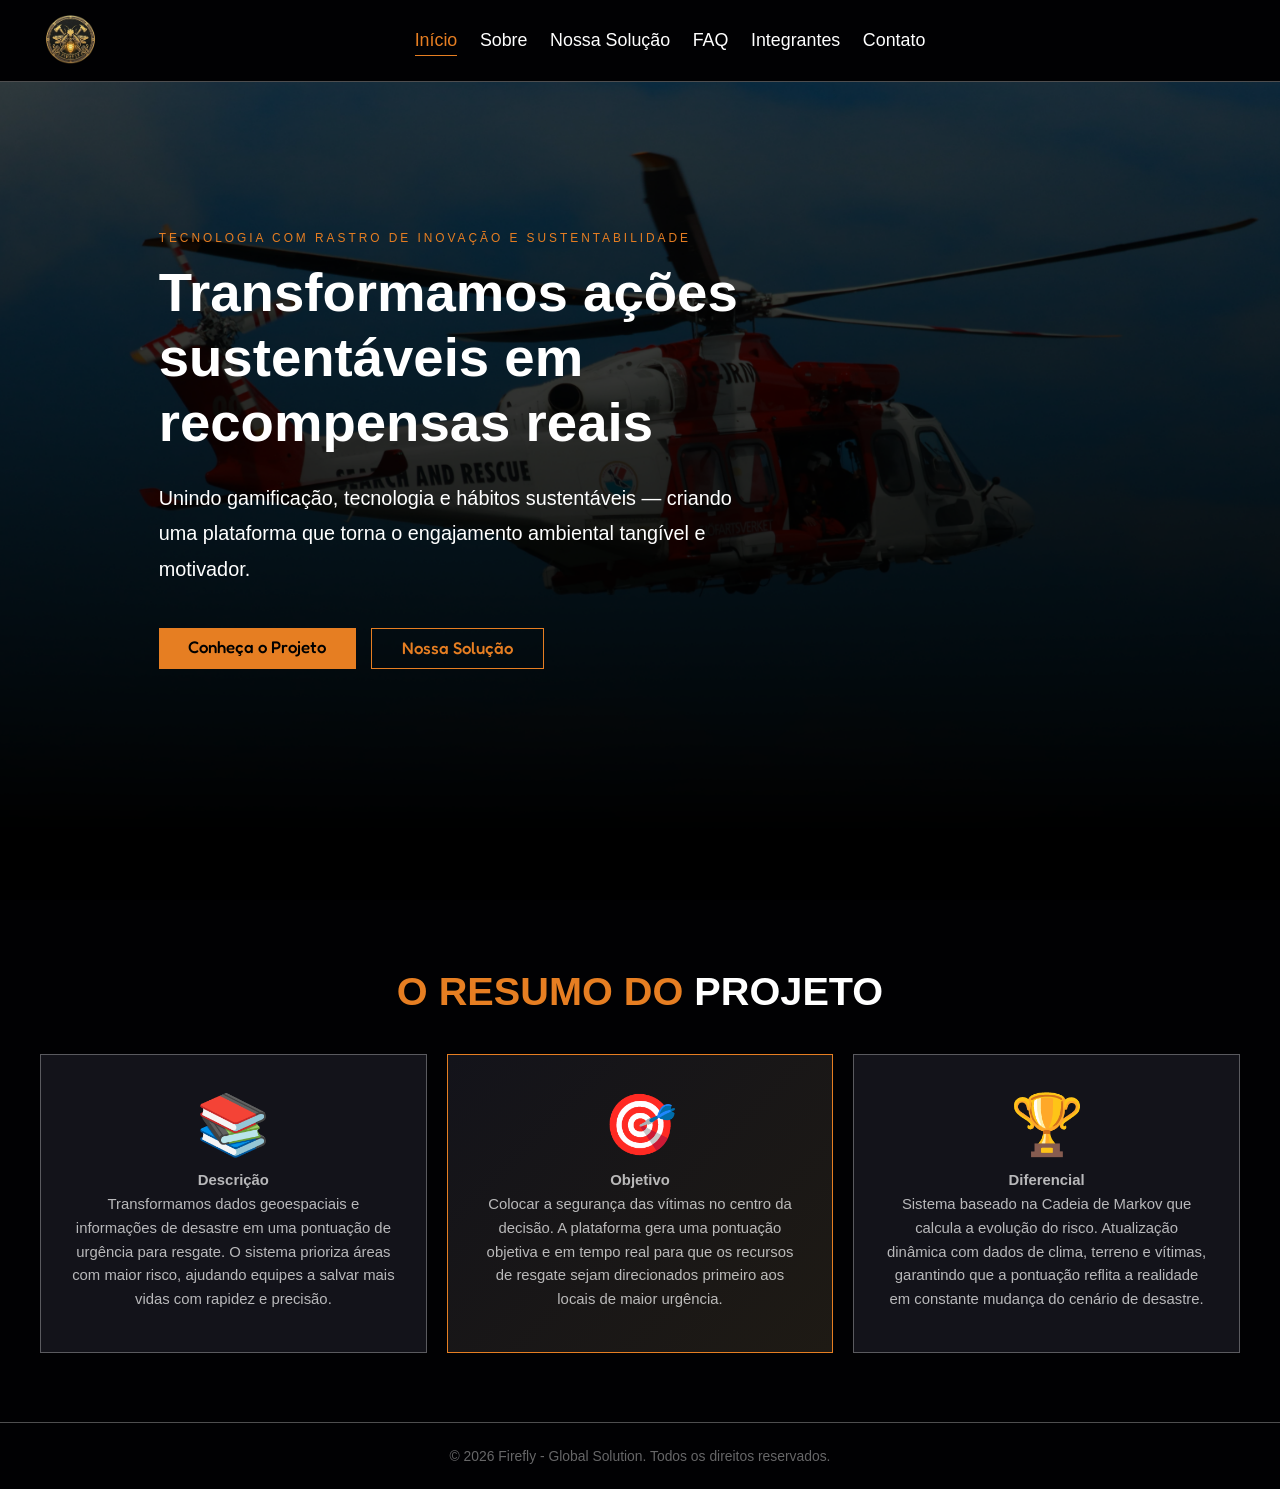
==== index.html @ f6298d5d "Correção da estrutura semântica do HTML, ajuste da hierarquia de títulos, padronização de caminhos e" ====
<!DOCTYPE html>
<html lang="pt-br">

<head>
    <meta charset="UTF-8">
    <meta name="viewport" content="width=device-width, initial-scale=1.0">
    <title>Firefly | Início</title>
    <link rel="stylesheet" href="css/style.css">
    <script src="js/main.js" defer></script>
</head>

<body>

    <header class="header">
        <section>
            <a href="index.html" class="logo">
                <img src="assets/logo.png" alt="Firefly">
            </a>
            <nav class="navbar" id="navbar">
                <a href="index.html">Início</a>
                <a href="pag/sobre.html">Sobre</a>
                <a href="pag/solucao.html">Nossa Solução</a>
                <a href="pag/faq.html">FAQ</a>
                <a href="pag/integrantes.html">Integrantes</a>
                <a href="pag/contato.html">Contato</a>
            </nav>
    </header>

    <div class="home-container">
        <section id="home">
            <div class="content">
                <span class="content-tag">Tecnologia com rastro de inovação e sustentabilidade</span>
                <h1>Transformamos ações sustentáveis em recompensas reais</h1>
                <p>Unindo gamificação, tecnologia e hábitos sustentáveis — criando uma plataforma que torna o engajamento ambiental tangível e motivador.</p>
                <div class="hero-btns">
                    <a href="pag/sobre.html" class="btn">Conheça o Projeto</a>
                    <a href="pag/solucao.html" class="btn btn-outline">Nossa Solução</a>
                </div>
            </div>
        </section>
    </div>


    <section class="numeros">
        <h2 class="title">O Resumo do <span>Projeto</span> </h2>
        <div class="numeros-grid">

            <div class="numero-card">
                <div class="numero-valor">📚</div>
                <p class="numero-label"><strong>Descrição</strong><br>Transformamos dados geoespaciais e informações de desastre em uma pontuação de urgência para resgate. O sistema prioriza áreas com maior risco, ajudando equipes a salvar mais vidas com rapidez e precisão.</p>
            </div>

            <div class="numero-card destaque">
                <div class="numero-valor">🎯</div>
                <p class="numero-label"><strong>Objetivo</strong><br>Colocar a segurança das vítimas no centro da decisão. A plataforma gera uma pontuação objetiva e em tempo real para que os recursos de resgate sejam direcionados primeiro aos locais de maior urgência.</p>
            </div>

            <div class="numero-card">
                <div class="numero-valor">🏆</div>
                <p class="numero-label"><strong>Diferencial</strong><br>Sistema baseado na Cadeia de Markov que calcula a evolução do risco. Atualização dinâmica com dados de clima, terreno e vítimas, garantindo que a pontuação reflita a realidade em constante mudança do cenário de desastre.</p>
            </div>

        </div>
    </section>



    <footer>
        <p>&copy; 2026 Firefly - Global Solution. Todos os direitos reservados.</p>
    </footer>

</body>

</html>
---- css/style.css ----
@import url('https://fonts.googleapis.com/css2?family=Fredoka:wght@300..700&display=swap');


/* ==========================================================================
   1. RESET E CONFIGURAÇÕES GLOBAIS
   ========================================================================== */
:root {
    --main-color: #e67e22;
    /* A utilização das variáveis estão erradas, corrigir */
    --black: #13131a;
    --bg: #010103;
    --border: 0.1rem solid rgba(255, 255, 255, 0.3);

}

html {
    font-size: 62%;
}

/* ===== RESET ===== */
* {
    margin: 0;
    padding: 0;
    outline: none;
    border: none;
    text-decoration: none;
    text-transform: none;
    transition: 0.2s linear;
    font-family: "DM Sans", sans-serif;
}

.logo img {
    height: 5rem;
    width: auto;
}


/* ===== BASE ===== */
body {
    background-color: var(--bg);
}

section {
    padding: 3rem 2rem;
    margin: 0 auto;
    max-width: 1200px;
}


/* ===== HEADER ===== */
.header {
    position: fixed;
    top: 0;
    left: 0;
    right: 0;
    z-index: 99;
    border-bottom: var(--border);
    background-color: var(--bg);
}

.header section {
    display: flex;
    align-items: center;
    justify-content: space-between;
    padding-top: 1.5rem;
    padding-bottom: 1.5rem;
}

.navbar {
    flex: 1;
    text-align: center;
}

.navbar a {
    margin: 0 1rem;
    font-size: 1.8rem;
    color: #fff;
}

.navbar a:hover {
    color: var(--main-color);
    border-bottom: 0.1rem solid var(--main-color);
    padding-bottom: 0.5rem;
}

.navbar a.ativo {
    color: var(--main-color);
    border-bottom: 0.1rem solid var(--main-color);
    padding-bottom: 0.5rem;
}

/* Essa parte do hamburguer está sem função, retirei de cada página, sua utilização seria no FAQ, mas o js já faz ela */
/* ===== HAMBÚRGUER ===== */
/* .hamburger {
    display: none;
    flex-direction: column;
    gap: 5px;
    cursor: pointer;
    padding: 5px;
    z-index: 100;
    background: none;
    border: none;
}

.hamburger span {
    display: block;
    width: 25px;
    height: 2px;
    background-color: #fff;
    transition: 0.3s ease;
}

.hamburger.ativo span:nth-child(1) {
    transform: translateY(7px) rotate(45deg);
}

.hamburger.ativo span:nth-child(2) {
    opacity: 0;
}

.hamburger.ativo span:nth-child(3) {
    transform: translateY(-7px) rotate(-45deg);
} */


/* ===== BOTÃO ===== */
.btn {
    background-color: var(--main-color);
    color: black;
    padding: 1rem 3rem;
    font-size: 1.7rem;
    cursor: pointer;
    margin-top: 1rem;
    display: inline-block;
/* Você tem a opção de utilizar uma fonte global no root */
    font-family: "Fredoka", sans-serif; 
    font-optical-sizing: auto;
    font-weight: 500; /* escolha o peso desejado */
    font-style: normal;
    font-variation-settings: "wdth" 100;
}

.btn:hover {
    letter-spacing: 0.1rem;
}

.btn-outline {
    background-color: transparent;
    border: 0.2rem solid var(--main-color);
    color: var(--main-color);
}

.btn-outline:hover {
    background-color: var(--main-color);
    color: #fff;
    letter-spacing: 0.1rem;
}


/* Index */
.home-container {
    background: url("../assets/helicoptero.png") center / cover;
    display: flex;
    align-items: center;
    min-height: 100vh;
    padding-left: 8rem;
}

.home-container section {
    margin: 0;
    padding-left: 8rem;
}

.content {
    max-width: 60rem;
}

.content h1 {
    color: #fff;
    font-size: 5.5rem;
    line-height: 1.2;
    margin-bottom: 1.5rem;
    text-transform: none;
}

.content h3 {
    color: #fff;
    font-size: 5rem;
}

.content p {
    color: #fff;
    font-size: 2rem;
    font-weight: 100;
    line-height: 1.8;
    padding: 1rem 0;
}

.content-tag {
    display: block;
    font-size: 1.2rem;
    color: var(--main-color);
    text-transform: uppercase;
    letter-spacing: 0.3rem;
    margin-bottom: 1.5rem;
}

.hero-btns {
    display: flex;
    gap: 1.5rem;
    flex-wrap: wrap;
    margin-top: 2rem;
}

.title {
    font-size: 4rem;
    color: var(--main-color);
    text-align: center;
    text-transform: uppercase;
    margin-bottom: 4rem;
}

.title span {
    text-transform: uppercase;
    color: #fff;
}

.numeros {
    padding: 7rem 2rem;
    max-width: 1200px;
    margin: 0 auto;
}

.numeros-grid {
    display: grid;
    grid-template-columns: repeat(auto-fit, minmax(25rem, 1fr));
    gap: 2rem;
    margin-top: 4rem;
}

.numero-card {
    background-color: var(--black);
    border: var(--border);
    padding: 4rem 3rem;
    text-align: center;
    transition: border-color 0.3s ease, transform 0.3s ease;
}

.numero-card:hover {
    border-color: var(--main-color);
    transform: translateY(-4px);
}

.numero-card.destaque {
    border-color: var(--main-color);
    background: linear-gradient(135deg, var(--black), #1e1a14);
}

.numero-valor {
    font-size: 6rem;
    font-weight: 700;
    color: var(--main-color);
    line-height: 1;
    margin-bottom: 1.5rem;
}

.numero-label {
    font-size: 1.5rem;
    color: rgba(255, 255, 255, 0.7);
    line-height: 1.6;
    text-transform: none;
}

/* Sobre*/
.about .row {
    display: flex;
    align-items: center;
    background-color: var(--black);
    gap: 1.5rem;
}

.about .row .content {
    padding: 2rem;
}

.about .row .content h3 {
    font-size: 3rem;
    color: #fff;
}

.about .row .content p {
    font-size: 1.6rem;
    color: #fff;
    padding: 1rem 0;
    line-height: 1.8;
}

.about .row .content ul {
    padding-left: 2rem;
    margin: 1rem 0;
}

.about .row .content ul li {
    color: #fff;
    font-size: 1.6rem;
    line-height: 1.8;
    padding: 0.5rem 0;
}

.about .row .container-image {
    max-width: 45rem;
    min-width: 45rem;
    overflow: hidden;
}

.about .row .container-image img {
    width: 100%;
    height: 100%;
    object-fit: cover;
    display: block;
}

.home-sobre {
    color: #fff;
    background: url("../assets/helicoptero03.png") center / cover;
}

/* Sem funcionalidade */

/* .menu .box-container {
    display: grid;
    grid-template-columns: repeat(auto-fit, minmax(30rem, 1fr));
    gap: 1.5rem;
}

.menu .box-container .box {
    padding: 5rem;
    text-align: center;
    border: var(--border);
    transition: border-color 0.3s ease, transform 0.3s ease;
}

.menu .box-container .box:hover {
    border-color: var(--main-color);
    transform: translateY(-4px);
}

.menu .box-container .box h3 {
    color: #fff;
    font-size: 2rem;
    padding: 1rem 0;
}

.menu .box-container .box p {
    color: #fff;
    font-size: 1.6rem;
    line-height: 1.8;
    padding: 1rem 0;
} */

/* sem funcionalidade */
/* ícone nos cards de como funciona */
/* .box-icon {
    font-size: 4rem;
    margin-bottom: 1.5rem;
    display: block;
} */

/* Sem funcionalidade, não tem nem as classes certas */
/* ===== CTA SECTION (index) ===== */
/* .cta-section {
    background: linear-gradient(135deg, var(--black), #1a1008);
    border-top: var(--border);
    border-bottom: var(--border);
    padding: 8rem 2rem;
    text-align: center;
}

.cta-content {
    max-width: 700px;
    margin: 0 auto;
}

.cta-content h2 {
    font-size: 3.5rem;
    color: #fff;
    margin-bottom: 1.5rem;
    text-transform: none;
}

.cta-content p {
    font-size: 1.7rem;
    color: rgba(255, 255, 255, 0.6);
    line-height: 1.8;
    margin-bottom: 3rem;
    text-transform: none;
} */


/* ===== ANIMAÇÃO DE SCROLL ===== */
/* explicar melhor o que isso faz, não achei funcionalidade */
/* .about,
.menu,
.secao-sobre,
.numeros,
.cta-section {
    opacity: 0;
    transform: translateY(50px);
    transition: opacity 0.6s ease, transform 0.6s ease;
}

.about.visivel,
.menu.visivel,
.secao-sobre.visivel,
.numeros.visivel,
.cta-section.visivel {
    opacity: 1;
    transform: translateY(0);
} */

/* Sem funcionalidade */
/* .home-solucao {
    color: #fff;
    background: url("../img/planeta3.jpg") center / cover;
} */

/* Sem funcionalidade */
/* ===== TIMELINE / ROADMAP ===== */
/* .secao-sobre {
    padding: 5rem 2rem;
}

.cabecalho-secao {
    text-align: center;
    margin-bottom: 4rem;
}

.tag-projeto {
    display: inline-block;
    font-size: 1.3rem;
    color: var(--main-color);
    border: 0.1rem solid var(--main-color);
    padding: 0.4rem 1.4rem;
    border-radius: 20px;
    letter-spacing: 0.1rem;
    text-transform: uppercase;
    margin-bottom: 1.2rem;
}

.cabecalho-secao h2 {
    font-size: 3.5rem;
    color: #fff;
    text-transform: uppercase;
}

.cabecalho-secao h2 span {
    color: var(--main-color);
}

.timeline {
    position: relative;
    max-width: 800px;
    margin: 0 auto;
    padding-left: 4rem;
}

.timeline::before {
    content: '';
    position: absolute;
    top: 0;
    left: 2.3rem;
    width: 0.2rem;
    height: 100%;
    background: rgba(255, 255, 255, 0.15);
}

.timeline-item {
    position: relative;
    display: flex;
    gap: 2.5rem;
    margin-bottom: 4rem;
}

.timeline-item:last-child {
    margin-bottom: 0;
}

.timeline-badge {
    flex-shrink: 0;
    width: 5rem;
    height: 5rem;
    border-radius: 50%;
    background-color: var(--main-color);
    color: #fff;
    font-size: 2rem;
    font-weight: bold;
    display: flex;
    align-items: center;
    justify-content: center;
    position: relative;
    z-index: 1;
    margin-left: -3.8rem;
}

.timeline-conteudo {
    background-color: var(--black);
    border: var(--border);
    padding: 2rem 2.5rem;
    flex: 1;
}

.timeline-conteudo h3 {
    font-size: 2rem;
    color: var(--main-color);
    margin-bottom: 1rem;
    text-transform: none;
}

.timeline-conteudo p {
    font-size: 1.5rem;
    color: rgba(255, 255, 255, 0.75);
    line-height: 1.8;
    text-transform: none;
}

.timeline-item:hover .timeline-conteudo {
    border-color: var(--main-color);
} */


/* Integrantes */
.intro-quem-somos {
    text-align: center;
    padding: 10rem 5% 3rem;
}

.intro-quem-somos h2 {
    font-size: 3.5rem;
    color: var(--main-color);
    margin-bottom: 1.5rem;
    text-transform: uppercase;
}

.intro-quem-somos p {
    font-size: 1.6rem;
    color: #fff;
    line-height: 1.8;
    max-width: 900px;
    margin: 0 auto;
    text-transform: none;
}

.grid-integrantes {
    display: grid;
    grid-template-columns: repeat(auto-fit, minmax(220px, 1fr));
    gap: 2rem;
    padding: 0 5% 4rem;
}

.card-integrante {
    background-color: #1a1a24;
    border-radius: 12px;
    overflow: hidden;
    border: 1px solid rgba(255, 255, 255, 0.15);
    transition: transform 0.3s ease;
}

.card-integrante:hover {
    transform: translateY(-8px);
    border-color: var(--main-color);
}

.foto-container {
    width: 100%;
    height: 250px;
    overflow: hidden;
    background-color: #0d0d14;
    display: flex;
    align-items: center;
    justify-content: center;
}

.foto-container img {
    width: 100%;
    height: 100%;
    object-fit: cover;
    object-position: top;
    display: block;
    filter: grayscale(20%);
}

.info-integrante {
    padding: 1.5rem;
    text-align: center;
}

.info-integrante h3 {
    color: var(--main-color);
    font-size: 1.6rem;
    margin-bottom: 0.8rem;
    text-transform: none;
    line-height: 1.4;
}

.info-integrante p {
    font-size: 1.4rem;
    color: #ccc;
    margin-bottom: 0.3rem;
    text-transform: none;
}

.info-integrante strong {
    color: #fff;
}

.links-sociais {
    margin-top: 1.2rem;
    display: flex;
    justify-content: center;
    gap: 0.8rem;
    flex-wrap: wrap;
}

.btn-social {
    text-decoration: none;
    font-size: 1.3rem;
    font-weight: bold;
    padding: 0.6rem 1.4rem;
    border: 2px solid var(--main-color);
    color: var(--main-color);
    border-radius: 20px;
    transition: all 0.3s ease;
    text-transform: none;
}

.btn-social:hover {
    background-color: var(--main-color);
    color: #fff;
}


/* FAQ */
.container-faq {
    max-width: 900px;
    margin: 0 auto;
    padding: 10rem 2rem 5rem;
}

.introducao-faq {
    text-align: center;
    margin-bottom: 4rem;
}

.introducao-faq h2 {
    font-size: 3.5rem;
    color: var(--main-color);
    text-transform: uppercase;
    margin-bottom: 1rem;
}

.introducao-faq p {
    font-size: 1.6rem;
    color: rgba(255, 255, 255, 0.6);
    text-transform: none;
}

.faq-item {
    border: var(--border);
    margin-bottom: 1.2rem;
    transition: border-color 0.3s ease;
}

.faq-item:hover {
    border-color: var(--main-color);
}

.faq-question {
    width: 100%;
    background: var(--black);
    color: #fff;
    font-size: 1.7rem;
    font-family: "DM Sans", sans-serif;
    text-align: left;
    padding: 2rem 2.5rem;
    cursor: pointer;
    display: flex;
    align-items: center;
    justify-content: space-between;
    text-transform: none;
    transition: color 0.3s ease;
}

.faq-question::after {
    content: '+';
    font-size: 2.4rem;
    color: var(--main-color);
    line-height: 1;
    transition: transform 0.3s ease;
    flex-shrink: 0;
    margin-left: 1.5rem;
}

.faq-item.aberto .faq-question {
    color: var(--main-color);
}

.faq-item.aberto .faq-question::after {
    transform: rotate(45deg);
}

.faq-answer {
    max-height: 0;
    overflow: hidden;
    transition: max-height 0.4s ease, padding 0.3s ease;
}

.faq-answer p {
    font-size: 1.5rem;
    color: rgba(255, 255, 255, 0.75);
    line-height: 1.9;
    text-transform: none;
    padding: 0 2.5rem 2rem;
}

.faq-item.aberto .faq-answer {
    max-height: 500px;
}


/* Contato */
.container-contato {
    max-width: 1100px;
    margin: 0 auto;
    padding: 10rem 2rem 5rem;
    display: grid;
    grid-template-columns: 1fr 1fr;
    gap: 5rem;
    align-items: start;
}

.info-contato h2 {
    font-size: 3.5rem;
    color: var(--main-color);
    text-transform: uppercase;
    margin-bottom: 1.5rem;
}

.info-contato p {
    font-size: 1.6rem;
    color: rgba(255, 255, 255, 0.75);
    line-height: 1.8;
    text-transform: none;
}

.dados-contato {
    margin-top: 2.5rem;
    display: flex;
    flex-direction: column;
    gap: 1rem;
}

.dados-contato p {
    font-size: 1.5rem;
    color: #fff;
    text-transform: none;
}

.formulario-estilizado {
    display: flex;
    flex-direction: column;
    gap: 1.8rem;
}

.grupo-input {
    display: flex;
    flex-direction: column;
    gap: 0.7rem;
}

.grupo-input label {
    color: #fff;
    font-size: 1.5rem;
    text-transform: none;
}

.grupo-input input,
.grupo-input textarea {
    background-color: var(--black);
    border: 1px solid rgba(255, 255, 255, 0.2);
    color: #fff;
    padding: 1.2rem 1.5rem;
    font-size: 1.5rem;
    border-radius: 6px;
    width: 100%;
    font-family: inherit;
    text-transform: none;
    transition: border-color 0.3s ease;
}

.grupo-input input:focus,
.grupo-input textarea:focus {
    border-color: var(--main-color);
    outline: none;
}

.grupo-input textarea {
    resize: vertical;
    min-height: 150px;
}

.grupo-input span {
    color: #e74c3c;
    font-size: 1.3rem;
    text-transform: none;
    min-height: 1.6rem;
}

.campo-erro {
    border-color: #e74c3c !important;
}

.feedback {
    font-size: 1.4rem;
    padding: 1.2rem 1.5rem;
    border-radius: 6px;
    text-transform: none;
    margin-top: 0.5rem;
}

.feedback.erro {
    background: rgba(231, 76, 60, 0.1);
    border: 1px solid #e74c3c;
    color: #e74c3c;
}

.feedback.sucesso {
    background: rgba(211, 173, 127, 0.1);
    border: 1px solid var(--main-color);
    color: var(--main-color);
}


/* Rodapé */
footer {
    text-align: center;
    padding: 2.5rem;
    border-top: var(--border);
    font-size: 1.4rem;
    color: rgba(255, 255, 255, 0.4);
    text-transform: none;
}

/* Tem que ajeitar as responsividades, elas estão erradas */
/* Responsividade */
@media (max-width: 900px) {

    .navbar {
        display: none;
        flex-direction: column;
        width: 100%;
        background-color: var(--bg);
        border-top: var(--border);
        padding: 1rem 0;
        text-align: center;
        position: absolute;
        top: 100%;
        left: 0;
        right: 0;
        z-index: 98;
    }

    .navbar.aberto {
        display: flex;
    }

    .navbar a {
        padding: 1.2rem;
        font-size: 1.6rem;
        border-bottom: var(--border);
        margin: 0;
    }

    .navbar a:hover {
        background-color: var(--black);
        border-bottom: var(--border);
        padding-bottom: 1.2rem;
    }

    .home-container {
        padding-left: 3rem;
    }

    .home-container section {
        padding-left: 2rem;
    }

    .content h1 {
        font-size: 4rem;
    }

    .content h3 {
        font-size: 4rem;
    }

    .about .row {
        flex-direction: column;
    }

    .about .row .container-image {
        max-width: 100%;
        min-width: unset;
        width: 100%;
    }

    .grid-integrantes {
        grid-template-columns: repeat(auto-fit, minmax(200px, 1fr));
    }

    .container-contato {
        grid-template-columns: 1fr;
        gap: 3rem;
        padding-top: 9rem;
    }

    .numeros-grid {
        grid-template-columns: 1fr;
    }
}

@media (max-width: 768px) {
    :root {
        font-size: 9px;
    }

    .content h1 {
        font-size: 3.8rem;
    }

    .content h3 {
        font-size: 3.5rem;
    }

    .content p {
        font-size: 1.8rem;
    }

    .title {
        font-size: 3rem;
    }

    .numero-valor {
        font-size: 4.5rem;
    }

    .cta-content h2 {
        font-size: 2.8rem;
    }

    .cabecalho-secao h2 {
        font-size: 2.8rem;
    }

    .timeline {
        padding-left: 3.5rem;
    }

    .timeline::before {
        left: 1.8rem;
    }

    .timeline-badge {
        width: 4.5rem;
        height: 4.5rem;
        font-size: 1.8rem;
        margin-left: -3.3rem;
    }

    .intro-quem-somos {
        padding-top: 8rem;
    }

    .grid-integrantes {
        grid-template-columns: repeat(auto-fit, minmax(180px, 1fr));
        padding: 0 3% 3rem;
    }

    .container-faq {
        padding: 9rem 1.5rem 4rem;
    }

    .introducao-faq h2 {
        font-size: 2.8rem;
    }

    .faq-question {
        font-size: 1.5rem;
        padding: 1.8rem 2rem;
    }

    .faq-answer p {
        font-size: 1.4rem;
        padding: 0 2rem 1.8rem;
    }
}


/* ===== RESPONSIVO - MOBILE ===== */
@media (max-width: 600px) {
    :root {
        font-size: 8.5px;
    }

    .home-container {
        padding-left: 1.5rem;
        align-items: flex-end;
        padding-bottom: 5rem;
    }

    .home-container section {
        padding-left: 1rem;
    }

    .content {
        max-width: 100%;
    }

    .content h1 {
        font-size: 3rem;
    }

    .content h3 {
        font-size: 3rem;
    }

    .content p {
        font-size: 1.6rem;
    }

    .hero-btns {
        flex-direction: column;
        gap: 1rem;
    }

    .hero-btns .btn {
        text-align: center;
        width: 100%;
    }

    .btn {
        padding: 0.9rem 2rem;
        font-size: 1.5rem;
    }

    .title {
        font-size: 2.5rem;
        margin-bottom: 2.5rem;
    }

    .numero-valor {
        font-size: 4rem;
    }

    .cta-section {
        padding: 5rem 2rem;
    }

    .cta-content h2 {
        font-size: 2.2rem;
    }

    .cta-content p {
        font-size: 1.5rem;
    }

    .menu .box-container {
        grid-template-columns: 1fr;
    }

    .menu .box-container .box {
        padding: 3rem 2rem;
    }

    .cabecalho-secao h2 {
        font-size: 2.2rem;
    }

    .tag-projeto {
        font-size: 1.1rem;
    }

    .timeline {
        padding-left: 3rem;
    }

    .timeline::before {
        left: 1.5rem;
    }

    .timeline-badge {
        width: 4rem;
        height: 4rem;
        font-size: 1.6rem;
        margin-left: -2.8rem;
    }

    .timeline-conteudo {
        padding: 1.5rem;
    }

    .timeline-conteudo h3 {
        font-size: 1.8rem;
    }

    .timeline-conteudo p {
        font-size: 1.4rem;
    }

    .intro-quem-somos {
        padding-top: 7rem;
    }

    .intro-quem-somos h2 {
        font-size: 2.8rem;
    }

    .grid-integrantes {
        grid-template-columns: 1fr 1fr;
        padding: 0 2% 3rem;
        gap: 1.2rem;
    }

    .foto-container {
        height: 200px;
    }

    .info-integrante h3 {
        font-size: 1.4rem;
    }

    .btn-social {
        font-size: 1.2rem;
        padding: 0.5rem 1rem;
    }

    .introducao-faq h2 {
        font-size: 2.4rem;
    }

    .faq-question {
        font-size: 1.4rem;
        padding: 1.5rem;
    }

    .faq-answer p {
        padding: 0 1.5rem 1.5rem;
    }

    .container-contato {
        padding: 8rem 1.5rem 4rem;
    }

    .info-contato h2 {
        font-size: 2.8rem;
    }
}

/* ===== RESPONSIVO - MOBILE PEQUENO  ===== */
@media (max-width: 380px) {
    :root {
        font-size: 8px;
    }

    .grid-integrantes {
        grid-template-columns: 1fr;
    }

    .content h1 {
        font-size: 2.5rem;
    }

    .content h3 {
        font-size: 2.5rem;
    }
}


/* Ajeitar o código daqui pra baixo */
/* ===== GRID SOBRE ===== */
.grid-solucao {
    display: grid;
    grid-template-columns: repeat(auto-fit, minmax(25rem, 1fr));
    gap: 2rem;
    max-width: 1000px;
    margin: 0 auto;
}

.card-mini {
    background-color: var(--black);
    border: var(--border);
    padding: 3rem 2.5rem;
    transition: border-color 0.3s ease, transform 0.3s ease;
}

.card-mini:hover {
    border-color: var(--main-color);
    transform: translateY(-4px);
}

.badge-icon {
    font-size: 1.3rem;
    font-weight: 700;
    color: var(--bg);
    background-color: var(--main-color);
    width: 4rem;
    height: 4rem;
    border-radius: 50%;
    display: flex;
    align-items: center;
    justify-content: center;
    margin-bottom: 1.5rem;
}

.card-mini h3 {
    font-size: 1.9rem;
    color: #fff;
    margin-bottom: 1rem;
}

.card-mini p {
    font-size: 1.5rem;
    color: rgba(255, 255, 255, 0.75);
    line-height: 1.8;
}


.cabecalho-principal {
    position: fixed;
    top: 0;
    left: 0;
    right: 0;
    z-index: 99;
    border-bottom: var(--border);
    background-color: var(--bg);
    display: flex;
    align-items: center;
    justify-content: space-between;
    padding: 1.5rem 3rem;
}

.cabecalho-principal .logo {
    display: flex;
    align-items: center;
    gap: 1rem;
}

.cabecalho-principal .logo h1 {
    font-size: 2rem;
    color: var(--main-color);
    text-transform: none;
}

.menu-navegacao ul {
    list-style: none;
    display: flex;
    gap: 2rem;
}

.menu-navegacao ul li a {
    font-size: 1.8rem;
    color: #fff;
    text-decoration: none;
    transition: color 0.2s, border-bottom 0.2s;
}

.menu-navegacao ul li a:hover,
.menu-navegacao ul li a.ativo {
    color: var(--main-color);
    border-bottom: 0.1rem solid var(--main-color);
    padding-bottom: 0.5rem;
}

/* Container principal da página solução */
.container-solucao {
    padding-top: 10rem;
    max-width: 1200px;
    margin: 0 auto;
}

/* Introdução */
.introducao-solucao {
    text-align: center;
    padding: 5rem 2rem 3rem;
}

.introducao-solucao h2 {
    font-size: 3.5rem;
    color: var(--main-color);
    text-transform: uppercase;
    margin-bottom: 1.5rem;
}

.box-texto p {
    font-size: 1.6rem;
    color: rgba(255, 255, 255, 0.75);
    line-height: 1.8;
    max-width: 800px;
    margin: 0 auto;
    text-transform: none;
}

/* Grid de cards (pilares) */
.grid-pilares {
    display: grid;
    grid-template-columns: repeat(auto-fit, minmax(30rem, 1fr));
    gap: 1.5rem;
    padding: 2rem;
}

.card-pilar {
    background-color: var(--black);
    border: var(--border);
    padding: 3.5rem 3rem;
    transition: border-color 0.3s ease, transform 0.3s ease;
}

.card-pilar:hover {
    border-color: var(--main-color);
    transform: translateY(-4px);
}

.icone-pilar {
    font-size: 3.5rem;
    margin-bottom: 1.5rem;
    display: block;
}

.card-pilar h3 {
    font-size: 2rem;
    color: #fff;
    margin-bottom: 1rem;
    text-transform: none;
}

.card-pilar p {
    font-size: 1.5rem;
    color: rgba(255, 255, 255, 0.75);
    line-height: 1.8;
    text-transform: none;
}

/* Seção de fluxo */
.detalhe-ranking {
    padding: 4rem 2rem 6rem;
}

.box-destaque {
    background-color: var(--black);
    border: var(--border);
    padding: 4rem;
    max-width: 900px;
    margin: 0 auto;
}

.box-destaque h2 {
    font-size: 2.8rem;
    color: var(--main-color);
    text-transform: none;
    margin-bottom: 1rem;
}

.box-destaque > p {
    font-size: 1.5rem;
    color: rgba(255, 255, 255, 0.7);
    line-height: 1.8;
    text-transform: none;
    margin-bottom: 3rem;
}

.fluxo-ranking {
    display: grid;
    grid-template-columns: repeat(auto-fit, minmax(20rem, 1fr));
    gap: 2rem;
}

.etapa-ranking {
    text-align: center;
    padding: 2.5rem 2rem;
    border: var(--border);
    transition: border-color 0.3s ease;
}

.etapa-ranking:hover {
    border-color: var(--main-color);
}

.etapa-ranking span {
    display: flex;
    align-items: center;
    justify-content: center;
    width: 4.5rem;
    height: 4.5rem;
    border-radius: 50%;
    background-color: var(--main-color);
    color: #000;
    font-size: 2rem;
    font-weight: 700;
    margin: 0 auto 1.5rem;
}

.etapa-ranking h4 {
    font-size: 1.8rem;
    color: #fff;
    margin-bottom: 0.8rem;
    text-transform: none;
}

.etapa-ranking p {
    font-size: 1.4rem;
    color: rgba(255, 255, 255, 0.65);
    line-height: 1.7;
    text-transform: none;
}


.hidden {
    display: none !important;
}
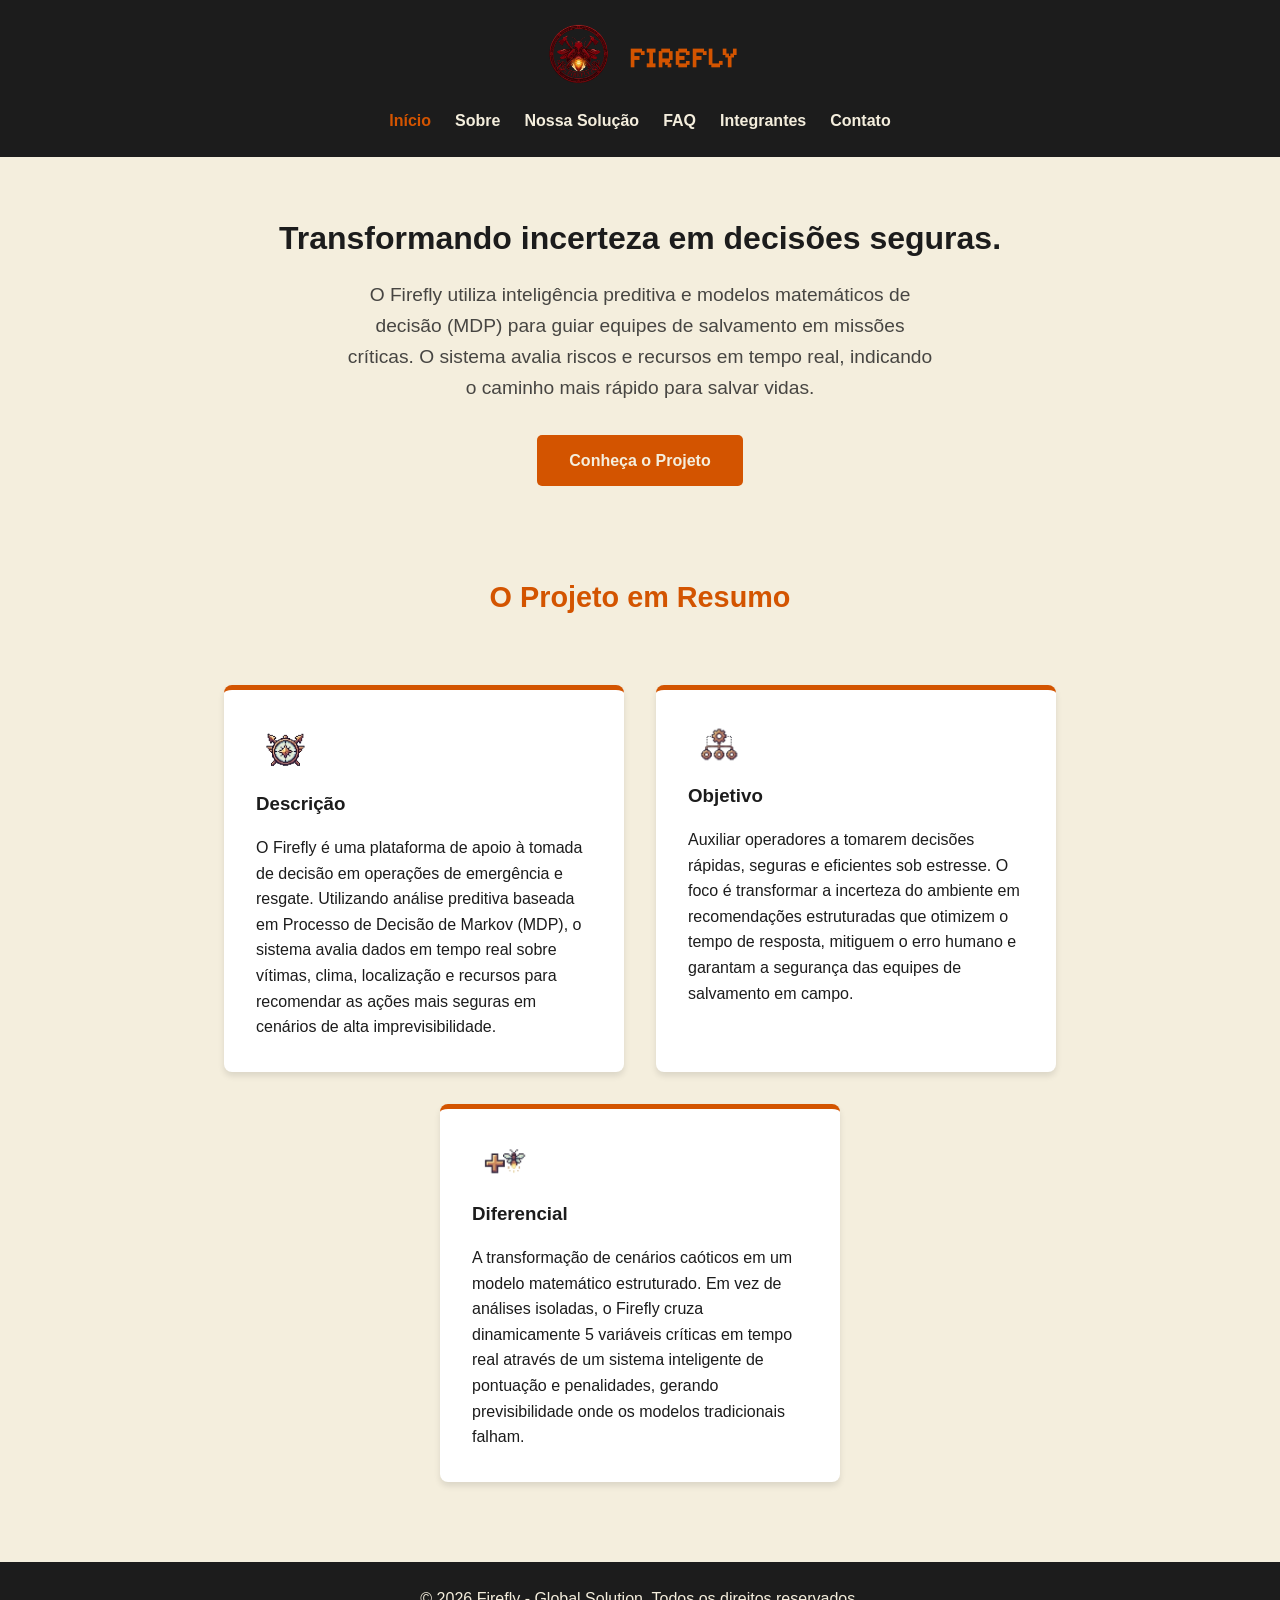
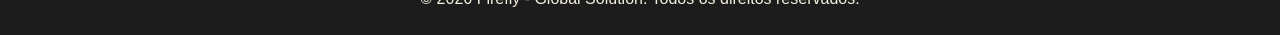
==== commit b7c15d6d: "alteracao visual do css, correcao estrutural do html, remocao de fotos e modificacao de funcoes no J" ====
--- a/index.html
+++ b/index.html
@@ -1,5 +1,5 @@
 <!DOCTYPE html>
-<html lang="pt-br">
+<html lang="pt-BR">
 
 <head>
     <meta charset="UTF-8">
@@ -11,59 +11,73 @@
 
 <body>
 
-    <header class="header">
-        <section>
-            <a href="index.html" class="logo">
-                <img src="assets/logo.png" alt="Firefly">
-            </a>
-            <nav class="navbar" id="navbar">
-                <a href="index.html">Início</a>
-                <a href="pag/sobre.html">Sobre</a>
-                <a href="pag/solucao.html">Nossa Solução</a>
-                <a href="pag/faq.html">FAQ</a>
-                <a href="pag/integrantes.html">Integrantes</a>
-                <a href="pag/contato.html">Contato</a>
-            </nav>
+    <header class="cabecalho-principal">
+        <div class="logo">
+            <a href="index.html"><img src="assets/logo.png" alt="Firefly"></a>
+            <h1>FIREFLY</h1>
+
+        </div>
+
+        <nav class="menu-navegacao">
+            <ul>
+                <li><a href="index.html" class="ativo">Início</a></li>
+                <li><a href="pag/sobre.html">Sobre</a></li>
+                <li><a href="pag/solucao.html">Nossa Solução</a></li>
+                <li><a href="pag/faq.html">FAQ</a></li>
+                <li><a href="pag/integrantes.html">Integrantes</a></li>
+                <li><a href="pag/contato.html">Contato</a></li>
+            </ul>
+        </nav>
     </header>
 
-    <div class="home-container">
-        <section id="home">
-            <div class="content">
-                <span class="content-tag">Tecnologia com rastro de inovação e sustentabilidade</span>
-                <h1>Transformamos ações sustentáveis em recompensas reais</h1>
-                <p>Unindo gamificação, tecnologia e hábitos sustentáveis — criando uma plataforma que torna o engajamento ambiental tangível e motivador.</p>
-                <div class="hero-btns">
-                    <a href="pag/sobre.html" class="btn">Conheça o Projeto</a>
-                    <a href="pag/solucao.html" class="btn btn-outline">Nossa Solução</a>
-                </div>
+    <main>
+        <section class="info-section">
+            <div class="conteudo-info">
+                <h2>Transformando incerteza em decisões seguras.</h2>
+                <p class="info-subtitulo">
+                    O Firefly utiliza inteligência preditiva e modelos matemáticos de decisão (MDP) para guiar equipes
+                    de salvamento em missões críticas. O sistema avalia riscos e recursos em tempo real, indicando o
+                    caminho mais rápido para salvar vidas.</p>
+                <a href="pag/sobre.html" class="btn-primary">Conheça o Projeto</a>
             </div>
         </section>
-    </div>
 
+        <section class="destaques">
+            <h2 class="titulo-destaques">O Projeto em Resumo</h2>
+            <article class="card-info">
+                <span class="card-icone">
+                    <img src="assets/pixel1.png" alt="">
+                </span>
+                <h3>Descrição</h3>
+                <p>O Firefly é uma plataforma de apoio à tomada de decisão em operações de emergência e resgate.
+                    Utilizando análise preditiva baseada em Processo de Decisão de Markov (MDP), o sistema avalia dados
+                    em tempo real sobre vítimas, clima, localização e recursos para recomendar as ações mais seguras em
+                    cenários de alta imprevisibilidade.</p>
+            </article>
 
-    <section class="numeros">
-        <h2 class="title">O Resumo do <span>Projeto</span> </h2>
-        <div class="numeros-grid">
+            <article class="card-info">
+                <span class="card-icone">
+                    <img src="assets/pixel2.png" alt="">
+                </span>
+                <h3>Objetivo</h3>
+                <p>Auxiliar operadores a tomarem decisões rápidas, seguras e eficientes sob estresse. O foco é
+                    transformar a incerteza do ambiente em recomendações estruturadas que otimizem o tempo de resposta,
+                    mitiguem o erro humano e garantam a segurança das equipes de salvamento em campo.</p>
+            </article>
 
-            <div class="numero-card">
-                <div class="numero-valor">📚</div>
-                <p class="numero-label"><strong>Descrição</strong><br>Transformamos dados geoespaciais e informações de desastre em uma pontuação de urgência para resgate. O sistema prioriza áreas com maior risco, ajudando equipes a salvar mais vidas com rapidez e precisão.</p>
-            </div>
+            <article class="card-info">
+                <span class="card-icone">
+                    <img src="assets/pixel3.png" alt="">
+                </span>
+                <h3>Diferencial</h3>
+                <p>A transformação de cenários caóticos em um modelo matemático estruturado. Em vez de análises
+                    isoladas, o Firefly cruza dinamicamente 5 variáveis críticas em tempo real através de um sistema
+                    inteligente de pontuação e penalidades, gerando previsibilidade onde os modelos tradicionais falham.
+                </p>
+            </article>
 
-            <div class="numero-card destaque">
-                <div class="numero-valor">🎯</div>
-                <p class="numero-label"><strong>Objetivo</strong><br>Colocar a segurança das vítimas no centro da decisão. A plataforma gera uma pontuação objetiva e em tempo real para que os recursos de resgate sejam direcionados primeiro aos locais de maior urgência.</p>
-            </div>
-
-            <div class="numero-card">
-                <div class="numero-valor">🏆</div>
-                <p class="numero-label"><strong>Diferencial</strong><br>Sistema baseado na Cadeia de Markov que calcula a evolução do risco. Atualização dinâmica com dados de clima, terreno e vítimas, garantindo que a pontuação reflita a realidade em constante mudança do cenário de desastre.</p>
-            </div>
-
-        </div>
-    </section>
-
-
+        </section>
+    </main>
 
     <footer>
         <p>&copy; 2026 Firefly - Global Solution. Todos os direitos reservados.</p>
--- a/css/style.css
+++ b/css/style.css
@@ -1,1427 +1,813 @@
-@import url('https://fonts.googleapis.com/css2?family=Fredoka:wght@300..700&display=swap');
-
-
-/* ==========================================================================
-   1. RESET E CONFIGURAÇÕES GLOBAIS
-   ========================================================================== */
+
+@import url('https://fonts.googleapis.com/css2?family=Pixelify+Sans:wght@500&display=swap');
+
+
+/* Cores na regra 60/30/10 */
+
 :root {
-    --main-color: #e67e22;
-    /* A utilização das variáveis estão erradas, corrigir */
-    --black: #13131a;
-    --bg: #010103;
-    --border: 0.1rem solid rgba(255, 255, 255, 0.3);
-
-}
-
-html {
-    font-size: 62%;
-}
-
-/* ===== RESET ===== */
+    --cor-dominante: #F4EEDD; 
+    --cor-secundaria: #D35400; 
+    --cor-acento: #1C1C1C; 
+    --cor-fundo-card: #FFFFFF;
+    --fonte-principal: 'Segoe UI', Tahoma, Geneva, Verdana, sans-serif;
+}
+
+/* Informações gerais */
+
 * {
     margin: 0;
     padding: 0;
-    outline: none;
-    border: none;
+    box-sizing: border-box;
+}
+
+/* Cores do corpo */
+
+body {
+    background-color: var(--cor-dominante);
+    color: var(--cor-acento);
+    font-family: var(--fonte-principal);
+    line-height: 1.6;
+}
+
+/* Cabeçalho */
+
+.cabecalho-principal {
+    background-color: var(--cor-acento);
+    color: var(--cor-dominante);
+    padding: 1.5rem 5%;
+    display: flex;
+    justify-content: space-between;
+    align-items: center;
+}
+
+.cabecalho-principal .logo {
+    display: flex;
+    align-items: center;
+    gap: 15px;
+}
+
+
+.cabecalho-principal .logo img {
+    height: 60px;
+    width: auto;
+    object-fit: contain; 
+    
+}
+
+.cabecalho-principal h1 {
+    font-size: 1.8rem;
+    color: var(--cor-secundaria);
+    font-weight: 700;
+    font-family: "Pixelify Sans", sans-serif;
+}
+
+.menu-navegacao ul {
+    list-style: none;
+    display: flex;
+    gap: 1.5rem;
+}
+
+.menu-navegacao a {
+    color: var(--cor-dominante);
     text-decoration: none;
-    text-transform: none;
-    transition: 0.2s linear;
-    font-family: "DM Sans", sans-serif;
-}
-
-.logo img {
-    height: 5rem;
-    width: auto;
-}
-
-
-/* ===== BASE ===== */
-body {
-    background-color: var(--bg);
-}
-
-section {
-    padding: 3rem 2rem;
+    font-weight: 600;
+    transition: color 0.3s ease;
+}
+
+.menu-navegacao a:hover, 
+.menu-navegacao a.ativo {
+    color: var(--cor-secundaria);
+}
+
+/* Seções principais */
+
+.info-section {
+    text-align: center;
+    padding: 3.5rem 1rem;
+}
+
+.info-section h2 {
+    font-size: 2.5rem;
+    margin-bottom: 1rem;
+}
+
+.info-section p {
+    font-size: 1.2rem;
+    max-width: 600px;
+    margin: 0 auto 2rem auto;
+}
+
+.info-subtitulo {
+    font-size: 1.15rem;
+    max-width: 580px;
+    margin: 0 auto 2rem auto;
+    color: var(--cor-acento);
+    opacity: 0.8;
+}
+
+.btn-primary {
+    background-color: var(--cor-secundaria);
+    color: var(--cor-dominante);
+    padding: 0.8rem 2rem;
+    text-decoration: none;
+    font-weight: bold;
+    border-radius: 5px;
+    transition: background-color 0.3s ease, transform 0.2s;
+    display: inline-block;
+}
+
+.btn-primary:hover {
+    background-color: #A04000;
+    transform: scale(1.05);
+}
+
+.titulo-destaques {
+    text-align: center;
+    font-size: 1.8rem;
+    color: var(--cor-secundaria);
+    margin-bottom: 2rem;
+    width: 100%;
+}
+
+.card-icone {
+    display: flex;
+    justify-content: flex-start;
+    margin-bottom: 1rem;         
+    width: 100%;
+}
+
+.card-icone img {
+    width: 60px;         
+    height: auto;         
+    object-fit: contain;  
+}
+
+.destaques {
+    display: flex;
+    justify-content: center;
+    gap: 2rem;
+    padding: 2rem 5%;
+    flex-wrap: wrap;
+}
+
+.card-info {
+    background-color: var(--cor-fundo-card);
+    padding: 2rem;
+    border-radius: 8px;
+    width: 400px;
+    box-shadow: 0 4px 6px rgba(0,0,0,0.1);
+    border-top: 5px solid var(--cor-secundaria);
+    position: relative;
+}
+
+.card-info h3 {
+    margin-bottom: 1rem;
+    color: var(--cor-acento);
+}
+
+/* Rodapé */
+
+footer {
+    background-color: var(--cor-acento);
+    color: var(--cor-dominante);
+    text-align: center;
+    padding: 1.5rem 0;
+    margin-top: 3rem;
+    flex-shrink: 0;
+}
+
+/* Integrantes */
+
+.intro-quem-somos {
+    text-align: center;
+    padding: 3rem 5%;
+}
+
+.grid-integrantes {
+    display: flex;
+    justify-content: center;
+    flex-wrap: wrap;
+    gap: 2.5rem;
+    padding: 0 5% 4rem 5%;
+}
+
+.card-integrante {
+    background-color: var(--cor-fundo-card);
+    border-radius: 12px;
+    overflow: hidden;
+    width: 280px;
+    box-shadow: 0 8px 15px rgba(0,0,0,0.1);
+    transition: transform 0.3s ease;
+    border: 1px solid rgba(28, 28, 28, 0.1);
+}
+
+.card-integrante:hover {
+    transform: translateY(-10px);
+}
+
+.foto-container img {
+    width: 100%;
+    height: 250px;
+    object-fit: cover;
+    filter: grayscale(20%);
+}
+
+.info-integrante {
+    padding: 1.5rem;
+    text-align: center;
+}
+
+.info-integrante h3 {
+    color: var(--cor-acento);
+    margin-bottom: 0.5rem;
+    font-size: 1.4rem;
+}
+
+.info-integrante p {
+    font-size: 0.9rem;
+    margin-bottom: 0.3rem;
+}
+
+.links-sociais {
+    margin-top: 1.2rem;
+    display: flex;
+    justify-content: center;
+    gap: 0.8rem;
+}
+
+.btn-social {
+    text-decoration: none;
+    font-size: 0.85rem;
+    font-weight: bold;
+    padding: 0.5rem 1rem;
+    border: 2px solid var(--cor-secundaria);
+    color: var(--cor-secundaria);
+    border-radius: 20px;
+    transition: all 0.3s ease;
+}
+
+.btn-social:hover {
+    background-color: var(--cor-secundaria);
+    color: var(--cor-dominante);
+}
+
+/* Sobre */
+
+.container-sobre {
+    max-width: 1100px;
     margin: 0 auto;
-    max-width: 1200px;
-}
-
-
-/* ===== HEADER ===== */
-.header {
-    position: fixed;
-    top: 0;
-    left: 0;
-    right: 0;
-    z-index: 99;
-    border-bottom: var(--border);
-    background-color: var(--bg);
-}
-
-.header section {
-    display: flex;
+    padding: 4rem 5%;
+}
+
+.secao-sobre {
+    margin-bottom: 5rem;
+}
+
+/* Cabeçalho das seções do sobre */
+
+.cabecalho-secao {
+    margin-bottom: 2.5rem;
+}
+
+.tag-projeto {
+    color: var(--cor-secundaria);
+    font-weight: bold;
+    text-transform: uppercase;
+    font-size: 0.85rem;
+    letter-spacing: 2px;
+    display: block;
+    margin-bottom: 0.5rem;
+}
+
+.secao-sobre h2 {
+    color: var(--cor-acento);
+    border-bottom: 3px solid var(--cor-secundaria);
+    display: inline-block;
+    padding-bottom: 5px;
+    margin: 0;
+    font-size: 2.2rem;
+}
+
+.conteudo-impacto {
+    display: flex;
+    gap: 3rem;
     align-items: center;
-    justify-content: space-between;
-    padding-top: 1.5rem;
-    padding-bottom: 1.5rem;
-}
-
-.navbar {
+    background: var(--cor-fundo-card);
+    padding: 3.5rem;
+    border-radius: 20px;
+    box-shadow: 0 10px 40px rgba(0, 0, 0, 0.04);
+}
+
+.texto-principal {
+    flex: 2;
+}
+
+.texto-principal p {
+    font-size: 1.1rem;
+    line-height: 1.8;
+    color: var(--cor-acento);
+    margin-bottom: 1.2rem;
+    text-align: justify;
+}
+
+/* Estátistica */
+
+.card-estatistica {
     flex: 1;
-    text-align: center;
-}
-
-.navbar a {
-    margin: 0 1rem;
-    font-size: 1.8rem;
-    color: #fff;
-}
-
-.navbar a:hover {
-    color: var(--main-color);
-    border-bottom: 0.1rem solid var(--main-color);
-    padding-bottom: 0.5rem;
-}
-
-.navbar a.ativo {
-    color: var(--main-color);
-    border-bottom: 0.1rem solid var(--main-color);
-    padding-bottom: 0.5rem;
-}
-
-/* Essa parte do hamburguer está sem função, retirei de cada página, sua utilização seria no FAQ, mas o js já faz ela */
-/* ===== HAMBÚRGUER ===== */
-/* .hamburger {
-    display: none;
-    flex-direction: column;
-    gap: 5px;
-    cursor: pointer;
-    padding: 5px;
-    z-index: 100;
-    background: none;
-    border: none;
-}
-
-.hamburger span {
+    background: var(--cor-acento);
+    color: var(--cor-dominante);
+    padding: 2.5rem;
+    border-radius: 15px;
+    text-align: center;
+    box-shadow: 0 8px 20px rgba(0,0,0,0.15);
+}
+
+.card-estatistica .dado {
+    font-size: 3.5rem;
+    font-weight: 800;
+    color: var(--cor-secundaria);
     display: block;
-    width: 25px;
-    height: 2px;
-    background-color: #fff;
-    transition: 0.3s ease;
-}
-
-.hamburger.ativo span:nth-child(1) {
-    transform: translateY(7px) rotate(45deg);
-}
-
-.hamburger.ativo span:nth-child(2) {
-    opacity: 0;
-}
-
-.hamburger.ativo span:nth-child(3) {
-    transform: translateY(-7px) rotate(-45deg);
-} */
-
-
-/* ===== BOTÃO ===== */
-.btn {
-    background-color: var(--main-color);
-    color: black;
-    padding: 1rem 3rem;
-    font-size: 1.7rem;
-    cursor: pointer;
-    margin-top: 1rem;
-    display: inline-block;
-/* Você tem a opção de utilizar uma fonte global no root */
-    font-family: "Fredoka", sans-serif; 
-    font-optical-sizing: auto;
-    font-weight: 500; /* escolha o peso desejado */
-    font-style: normal;
-    font-variation-settings: "wdth" 100;
-}
-
-.btn:hover {
-    letter-spacing: 0.1rem;
-}
-
-.btn-outline {
-    background-color: transparent;
-    border: 0.2rem solid var(--main-color);
-    color: var(--main-color);
-}
-
-.btn-outline:hover {
-    background-color: var(--main-color);
-    color: #fff;
-    letter-spacing: 0.1rem;
-}
-
-
-/* Index */
-.home-container {
-    background: url("../assets/helicoptero.png") center / cover;
+    line-height: 1;
+    margin-bottom: 0.5rem;
+}
+
+.card-estatistica p {
+    font-size: 0.95rem;
+    line-height: 1.4;
+    margin: 0;
+}
+
+/* Cards */
+
+.grid-solucao {
+    display: grid;
+    grid-template-columns: repeat(auto-fit, minmax(300px, 1fr));
+    gap: 2rem;
+}
+
+.card-mini {
+    background: var(--cor-fundo-card);
+    padding: 2.5rem;
+    border-radius: 15px;
+    position: relative;
+    border-bottom: 5px solid var(--cor-secundaria);
+    box-shadow: 0 5px 15px rgba(0,0,0,0.03);
+    transition: transform 0.3s ease;
+}
+
+.card-mini:hover {
+    transform: translateY(-8px);
+}
+
+.badge-icon {
+    font-size: 0.9rem;
+    font-weight: bold;
+    color: var(--cor-secundaria);
+    background: rgba(211, 84, 0, 0.1);
+    width: 40px;
+    height: 40px;
     display: flex;
     align-items: center;
-    min-height: 100vh;
-    padding-left: 8rem;
-}
-
-.home-container section {
-    margin: 0;
-    padding-left: 8rem;
-}
-
-.content {
-    max-width: 60rem;
-}
-
-.content h1 {
-    color: #fff;
-    font-size: 5.5rem;
-    line-height: 1.2;
+    justify-content: center;
+    border-radius: 50%;
     margin-bottom: 1.5rem;
-    text-transform: none;
-}
-
-.content h3 {
-    color: #fff;
-    font-size: 5rem;
-}
-
-.content p {
-    color: #fff;
-    font-size: 2rem;
-    font-weight: 100;
-    line-height: 1.8;
-    padding: 1rem 0;
-}
-
-.content-tag {
-    display: block;
-    font-size: 1.2rem;
-    color: var(--main-color);
-    text-transform: uppercase;
-    letter-spacing: 0.3rem;
-    margin-bottom: 1.5rem;
-}
-
-.hero-btns {
-    display: flex;
-    gap: 1.5rem;
-    flex-wrap: wrap;
-    margin-top: 2rem;
-}
-
-.title {
-    font-size: 4rem;
-    color: var(--main-color);
-    text-align: center;
-    text-transform: uppercase;
-    margin-bottom: 4rem;
-}
-
-.title span {
-    text-transform: uppercase;
-    color: #fff;
-}
-
-.numeros {
-    padding: 7rem 2rem;
-    max-width: 1200px;
-    margin: 0 auto;
-}
-
-.numeros-grid {
-    display: grid;
-    grid-template-columns: repeat(auto-fit, minmax(25rem, 1fr));
-    gap: 2rem;
-    margin-top: 4rem;
-}
-
-.numero-card {
-    background-color: var(--black);
-    border: var(--border);
-    padding: 4rem 3rem;
-    text-align: center;
-    transition: border-color 0.3s ease, transform 0.3s ease;
-}
-
-.numero-card:hover {
-    border-color: var(--main-color);
-    transform: translateY(-4px);
-}
-
-.numero-card.destaque {
-    border-color: var(--main-color);
-    background: linear-gradient(135deg, var(--black), #1e1a14);
-}
-
-.numero-valor {
-    font-size: 6rem;
-    font-weight: 700;
-    color: var(--main-color);
-    line-height: 1;
-    margin-bottom: 1.5rem;
-}
-
-.numero-label {
-    font-size: 1.5rem;
-    color: rgba(255, 255, 255, 0.7);
+}
+
+.card-mini h3 {
+    margin-bottom: 1rem;
+    color: var(--cor-acento);
+}
+
+.card-mini p {
+    font-size: 1rem;
     line-height: 1.6;
-    text-transform: none;
-}
-
-/* Sobre*/
-.about .row {
-    display: flex;
-    align-items: center;
-    background-color: var(--black);
-    gap: 1.5rem;
-}
-
-.about .row .content {
-    padding: 2rem;
-}
-
-.about .row .content h3 {
-    font-size: 3rem;
-    color: #fff;
-}
-
-.about .row .content p {
-    font-size: 1.6rem;
-    color: #fff;
-    padding: 1rem 0;
-    line-height: 1.8;
-}
-
-.about .row .content ul {
-    padding-left: 2rem;
-    margin: 1rem 0;
-}
-
-.about .row .content ul li {
-    color: #fff;
-    font-size: 1.6rem;
-    line-height: 1.8;
-    padding: 0.5rem 0;
-}
-
-.about .row .container-image {
-    max-width: 45rem;
-    min-width: 45rem;
-    overflow: hidden;
-}
-
-.about .row .container-image img {
-    width: 100%;
-    height: 100%;
-    object-fit: cover;
-    display: block;
-}
-
-.home-sobre {
-    color: #fff;
-    background: url("../assets/helicoptero03.png") center / cover;
-}
-
-/* Sem funcionalidade */
-
-/* .menu .box-container {
-    display: grid;
-    grid-template-columns: repeat(auto-fit, minmax(30rem, 1fr));
-    gap: 1.5rem;
-}
-
-.menu .box-container .box {
-    padding: 5rem;
-    text-align: center;
-    border: var(--border);
-    transition: border-color 0.3s ease, transform 0.3s ease;
-}
-
-.menu .box-container .box:hover {
-    border-color: var(--main-color);
-    transform: translateY(-4px);
-}
-
-.menu .box-container .box h3 {
-    color: #fff;
-    font-size: 2rem;
-    padding: 1rem 0;
-}
-
-.menu .box-container .box p {
-    color: #fff;
-    font-size: 1.6rem;
-    line-height: 1.8;
-    padding: 1rem 0;
-} */
-
-/* sem funcionalidade */
-/* ícone nos cards de como funciona */
-/* .box-icon {
-    font-size: 4rem;
-    margin-bottom: 1.5rem;
-    display: block;
-} */
-
-/* Sem funcionalidade, não tem nem as classes certas */
-/* ===== CTA SECTION (index) ===== */
-/* .cta-section {
-    background: linear-gradient(135deg, var(--black), #1a1008);
-    border-top: var(--border);
-    border-bottom: var(--border);
-    padding: 8rem 2rem;
-    text-align: center;
-}
-
-.cta-content {
-    max-width: 700px;
-    margin: 0 auto;
-}
-
-.cta-content h2 {
-    font-size: 3.5rem;
-    color: #fff;
-    margin-bottom: 1.5rem;
-    text-transform: none;
-}
-
-.cta-content p {
-    font-size: 1.7rem;
-    color: rgba(255, 255, 255, 0.6);
-    line-height: 1.8;
-    margin-bottom: 3rem;
-    text-transform: none;
-} */
-
-
-/* ===== ANIMAÇÃO DE SCROLL ===== */
-/* explicar melhor o que isso faz, não achei funcionalidade */
-/* .about,
-.menu,
-.secao-sobre,
-.numeros,
-.cta-section {
-    opacity: 0;
-    transform: translateY(50px);
-    transition: opacity 0.6s ease, transform 0.6s ease;
-}
-
-.about.visivel,
-.menu.visivel,
-.secao-sobre.visivel,
-.numeros.visivel,
-.cta-section.visivel {
-    opacity: 1;
-    transform: translateY(0);
-} */
-
-/* Sem funcionalidade */
-/* .home-solucao {
-    color: #fff;
-    background: url("../img/planeta3.jpg") center / cover;
-} */
-
-/* Sem funcionalidade */
-/* ===== TIMELINE / ROADMAP ===== */
-/* .secao-sobre {
-    padding: 5rem 2rem;
-}
-
-.cabecalho-secao {
-    text-align: center;
-    margin-bottom: 4rem;
-}
-
-.tag-projeto {
-    display: inline-block;
-    font-size: 1.3rem;
-    color: var(--main-color);
-    border: 0.1rem solid var(--main-color);
-    padding: 0.4rem 1.4rem;
-    border-radius: 20px;
-    letter-spacing: 0.1rem;
-    text-transform: uppercase;
-    margin-bottom: 1.2rem;
-}
-
-.cabecalho-secao h2 {
-    font-size: 3.5rem;
-    color: #fff;
-    text-transform: uppercase;
-}
-
-.cabecalho-secao h2 span {
-    color: var(--main-color);
-}
+    color: #555;
+}
+
+/* Roadmap */
 
 .timeline {
     position: relative;
-    max-width: 800px;
-    margin: 0 auto;
-    padding-left: 4rem;
+    max-width: 850px;
+    margin: 3rem auto 0 auto;
 }
 
 .timeline::before {
     content: '';
     position: absolute;
+    left: 22px;
     top: 0;
-    left: 2.3rem;
-    width: 0.2rem;
+    width: 4px;
     height: 100%;
-    background: rgba(255, 255, 255, 0.15);
+    background-color: var(--cor-fundo-card);
+    border-radius: 2px;
 }
 
 .timeline-item {
     position: relative;
-    display: flex;
-    gap: 2.5rem;
-    margin-bottom: 4rem;
-}
-
-.timeline-item:last-child {
-    margin-bottom: 0;
+    margin-bottom: 3rem;
+    padding-left: 70px;
+    display: flex;
+    flex-direction: column;
 }
 
 .timeline-badge {
-    flex-shrink: 0;
-    width: 5rem;
-    height: 5rem;
+    position: absolute;
+    left: 0;
+    top: 5px;
+    width: 48px;
+    height: 48px;
+    background-color: var(--cor-secundaria);
+    color: #fff;
     border-radius: 50%;
-    background-color: var(--main-color);
-    color: #fff;
-    font-size: 2rem;
-    font-weight: bold;
     display: flex;
     align-items: center;
     justify-content: center;
+    font-weight: bold;
+    z-index: 2;
+    box-shadow: 0 4px 12px rgba(213, 84, 0, 0.2);
+}
+
+.timeline-conteudo {
+    background-color: var(--cor-fundo-card);
+    padding: 2rem;
+    border-radius: 12px;
+    box-shadow: 0 4px 20px rgba(0, 0, 0, 0.05);
+}
+
+/* Nossa solução */
+
+.container-solucao {
+    max-width: 1200px;
+    margin: 0 auto;
+    padding: 3rem 5%;
+}
+
+.introducao-solucao {
+    margin-bottom: 4rem;
+    text-align: center;
+}
+
+.grid-pilares {
+    display: grid;
+    grid-template-columns: repeat(auto-fit, minmax(250px, 1fr));
+    gap: 2rem;
+    margin-bottom: 5rem;
+}
+
+.card-pilar {
+    background-color: var(--cor-fundo-card);
+    padding: 2.5rem 2rem;
+    border-radius: 12px;
+    box-shadow: 0 5px 20px rgba(28, 28, 28, 0.05);
+    transition: transform 0.3s ease, border-color 0.3s ease;
+    border-top: 5px solid var(--cor-secundaria);
+    display: flex;
+    flex-direction: column;
+    align-items: center;
+    text-align: center;
+}
+
+.card-pilar:hover {
+    transform: translateY(-8px);
+    box-shadow: 0 12px 25px rgba(211, 84, 0, 0.1);
+}
+
+.icone-pilar {
+    font-size: 2.8rem;
+    margin-bottom: 1rem;
+}
+
+.card-pilar h3 {
+    color: var(--cor-acento);
+    font-size: 1.3rem;
+    margin-bottom: 1rem;
+}
+
+.card-pilar p {
+    font-size: 0.95rem;
+    line-height: 1.6;
+    color: #555;
+    text-align: justify;
+}
+
+/* Área de Destaque do Ranking */
+
+.box-destaque {
+    background-color: var(--cor-acento);
+    color: var(--cor-dominante);
+    padding: 3rem 2rem;
+    border-radius: 16px;
+    text-align: center;
+}
+
+.box-destaque h2 {
+    color: var(--cor-secundaria);
+    margin-bottom: 1.5rem;
+    font-size: 2rem;
+}
+
+.fluxo-ranking {
+    display: flex;
+    justify-content: space-around;
+    gap: 2rem;
+    margin-top: 3rem;
+    flex-wrap: wrap;
+}
+
+.etapa-ranking {
+    flex: 1;
+    min-width: 220px;
+    background: rgba(255, 255, 255, 0.05);
+    padding: 2rem 1.5rem;
+    border-radius: 8px;
     position: relative;
-    z-index: 1;
-    margin-left: -3.8rem;
-}
-
-.timeline-conteudo {
-    background-color: var(--black);
-    border: var(--border);
-    padding: 2rem 2.5rem;
-    flex: 1;
-}
-
-.timeline-conteudo h3 {
-    font-size: 2rem;
-    color: var(--main-color);
-    margin-bottom: 1rem;
-    text-transform: none;
-}
-
-.timeline-conteudo p {
-    font-size: 1.5rem;
-    color: rgba(255, 255, 255, 0.75);
-    line-height: 1.8;
-    text-transform: none;
-}
-
-.timeline-item:hover .timeline-conteudo {
-    border-color: var(--main-color);
-} */
-
-
-/* Integrantes */
-.intro-quem-somos {
-    text-align: center;
-    padding: 10rem 5% 3rem;
-}
-
-.intro-quem-somos h2 {
-    font-size: 3.5rem;
-    color: var(--main-color);
-    margin-bottom: 1.5rem;
-    text-transform: uppercase;
-}
-
-.intro-quem-somos p {
-    font-size: 1.6rem;
+    border: 1px solid rgba(213, 84, 0, 0.2);
+}
+
+.etapa-ranking span {
+    position: absolute;
+    top: -20px;
+    left: 50%;
+    transform: translateX(-50%);
+    background-color: var(--cor-secundaria);
     color: #fff;
-    line-height: 1.8;
-    max-width: 900px;
-    margin: 0 auto;
-    text-transform: none;
-}
-
-.grid-integrantes {
-    display: grid;
-    grid-template-columns: repeat(auto-fit, minmax(220px, 1fr));
-    gap: 2rem;
-    padding: 0 5% 4rem;
-}
-
-.card-integrante {
-    background-color: #1a1a24;
-    border-radius: 12px;
-    overflow: hidden;
-    border: 1px solid rgba(255, 255, 255, 0.15);
-    transition: transform 0.3s ease;
-}
-
-.card-integrante:hover {
-    transform: translateY(-8px);
-    border-color: var(--main-color);
-}
-
-.foto-container {
-    width: 100%;
-    height: 250px;
-    overflow: hidden;
-    background-color: #0d0d14;
+    width: 40px;
+    height: 40px;
+    border-radius: 50%;
     display: flex;
     align-items: center;
     justify-content: center;
-}
-
-.foto-container img {
-    width: 100%;
-    height: 100%;
-    object-fit: cover;
-    object-position: top;
-    display: block;
-    filter: grayscale(20%);
-}
-
-.info-integrante {
-    padding: 1.5rem;
-    text-align: center;
-}
-
-.info-integrante h3 {
-    color: var(--main-color);
-    font-size: 1.6rem;
-    margin-bottom: 0.8rem;
-    text-transform: none;
+    font-weight: bold;
+    font-size: 1.2rem;
+    box-shadow: 0 4px 8px rgba(0,0,0,0.2);
+}
+
+.etapa-ranking h4 {
+    margin: 0.8rem 0 0.5rem 0;
+    color: #fff;
+    font-size: 1.1rem;
+}
+
+.etapa-ranking p {
+    font-size: 0.9rem;
+    color: #ccc;
     line-height: 1.4;
 }
 
-.info-integrante p {
-    font-size: 1.4rem;
-    color: #ccc;
-    margin-bottom: 0.3rem;
-    text-transform: none;
-}
-
-.info-integrante strong {
-    color: #fff;
-}
-
-.links-sociais {
-    margin-top: 1.2rem;
-    display: flex;
-    justify-content: center;
-    gap: 0.8rem;
-    flex-wrap: wrap;
-}
-
-.btn-social {
-    text-decoration: none;
-    font-size: 1.3rem;
-    font-weight: bold;
-    padding: 0.6rem 1.4rem;
-    border: 2px solid var(--main-color);
-    color: var(--main-color);
-    border-radius: 20px;
-    transition: all 0.3s ease;
-    text-transform: none;
-}
-
-.btn-social:hover {
-    background-color: var(--main-color);
-    color: #fff;
-}
-
-
-/* FAQ */
+/* Faq */
+
 .container-faq {
-    max-width: 900px;
+    max-width: 800px;
     margin: 0 auto;
-    padding: 10rem 2rem 5rem;
+    padding: 3rem 5%;
 }
 
 .introducao-faq {
     text-align: center;
-    margin-bottom: 4rem;
-}
-
-.introducao-faq h2 {
-    font-size: 3.5rem;
-    color: var(--main-color);
-    text-transform: uppercase;
-    margin-bottom: 1rem;
-}
-
-.introducao-faq p {
-    font-size: 1.6rem;
-    color: rgba(255, 255, 255, 0.6);
-    text-transform: none;
+    margin-bottom: 3rem;
+}
+
+.accordion {
+    display: flex;
+    flex-direction: column;
+    gap: 1rem;
 }
 
 .faq-item {
-    border: var(--border);
-    margin-bottom: 1.2rem;
-    transition: border-color 0.3s ease;
-}
-
-.faq-item:hover {
-    border-color: var(--main-color);
+    background-color: var(--cor-fundo-card);
+    border-radius: 8px;
+    border: 1px solid rgba(211, 84, 0, 0.2); /* Sutil toque da cor secundária */
+    overflow: hidden;
+    box-shadow: 0 4px 6px rgba(0,0,0,0.05);
 }
 
 .faq-question {
     width: 100%;
-    background: var(--black);
-    color: #fff;
-    font-size: 1.7rem;
-    font-family: "DM Sans", sans-serif;
+    padding: 1.5rem;
+    background-color: var(--cor-fundo-card);
+    color: var(--cor-acento);
     text-align: left;
-    padding: 2rem 2.5rem;
+    border: none;
+    outline: none;
+    font-size: 1.1rem;
+    font-weight: bold;
     cursor: pointer;
     display: flex;
+    justify-content: space-between;
     align-items: center;
-    justify-content: space-between;
-    text-transform: none;
-    transition: color 0.3s ease;
+    transition: background-color 0.3s ease;
+}
+
+.faq-question:hover {
+    background-color: rgba(211, 84, 0, 0.1);
+    color: var(--cor-secundaria);
 }
 
 .faq-question::after {
     content: '+';
-    font-size: 2.4rem;
-    color: var(--main-color);
-    line-height: 1;
-    transition: transform 0.3s ease;
-    flex-shrink: 0;
-    margin-left: 1.5rem;
-}
-
-.faq-item.aberto .faq-question {
-    color: var(--main-color);
-}
-
-.faq-item.aberto .faq-question::after {
-    transform: rotate(45deg);
+    font-size: 1.5rem;
+    color: var(--cor-secundaria);
+}
+
+.faq-item.active .faq-question {
+    background-color: var(--cor-secundaria);
+    color: var(--cor-dominante);
+}
+
+.faq-item.active .faq-question::after {
+    content: '-';
+    color: var(--cor-dominante);
 }
 
 .faq-answer {
     max-height: 0;
     overflow: hidden;
-    transition: max-height 0.4s ease, padding 0.3s ease;
+    transition: max-height 0.3s ease-out, padding 0.3s ease;
+    background-color: #fff;
 }
 
 .faq-answer p {
-    font-size: 1.5rem;
-    color: rgba(255, 255, 255, 0.75);
-    line-height: 1.9;
-    text-transform: none;
-    padding: 0 2.5rem 2rem;
-}
-
-.faq-item.aberto .faq-answer {
-    max-height: 500px;
-}
-
+    padding: 1.5rem;
+}
+
+.faq-item.active .faq-answer {
+    max-height: 1000px;
+}
 
 /* Contato */
+
 .container-contato {
+    display: flex;
+    justify-content: space-between;
+    gap: 4rem;
     max-width: 1100px;
-    margin: 0 auto;
-    padding: 10rem 2rem 5rem;
-    display: grid;
-    grid-template-columns: 1fr 1fr;
-    gap: 5rem;
-    align-items: start;
+    margin: 4rem auto;
+    padding: 0 5%;
+}
+
+.info-contato {
+    flex: 1;
 }
 
 .info-contato h2 {
-    font-size: 3.5rem;
-    color: var(--main-color);
-    text-transform: uppercase;
+    color: var(--cor-secundaria);
+    font-size: 2.5rem;
     margin-bottom: 1.5rem;
 }
 
-.info-contato p {
-    font-size: 1.6rem;
-    color: rgba(255, 255, 255, 0.75);
-    line-height: 1.8;
-    text-transform: none;
-}
-
 .dados-contato {
-    margin-top: 2.5rem;
-    display: flex;
-    flex-direction: column;
-    gap: 1rem;
-}
-
-.dados-contato p {
-    font-size: 1.5rem;
-    color: #fff;
-    text-transform: none;
-}
-
-.formulario-estilizado {
-    display: flex;
-    flex-direction: column;
-    gap: 1.8rem;
+    margin-top: 2rem;
+    background-color: var(--cor-acento);
+    color: var(--cor-dominante);
+    padding: 2rem;
+    border-radius: 10px;
+}
+
+.secao-formulario {
+    flex: 1.5;
+    background-color: var(--cor-fundo-card);
+    padding: 2.5rem;
+    border-radius: 15px;
+    box-shadow: 0 10px 30px rgba(0,0,0,0.1);
 }
 
 .grupo-input {
-    display: flex;
-    flex-direction: column;
-    gap: 0.7rem;
+    margin-bottom: 1.5rem;
 }
 
 .grupo-input label {
-    color: #fff;
-    font-size: 1.5rem;
-    text-transform: none;
-}
-
-.grupo-input input,
+    display: block;
+    margin-bottom: 0.5rem;
+    font-weight: bold;
+    color: var(--cor-acento);
+}
+
+.grupo-input input, 
 .grupo-input textarea {
-    background-color: var(--black);
-    border: 1px solid rgba(255, 255, 255, 0.2);
-    color: #fff;
-    padding: 1.2rem 1.5rem;
-    font-size: 1.5rem;
-    border-radius: 6px;
     width: 100%;
+    padding: 0.8rem;
+    border: 1px solid #ddd;
+    border-radius: 5px;
     font-family: inherit;
-    text-transform: none;
-    transition: border-color 0.3s ease;
-}
-
-.grupo-input input:focus,
+    transition: border-color 0.3s;
+}
+
+.grupo-input input:focus, 
 .grupo-input textarea:focus {
-    border-color: var(--main-color);
     outline: none;
-}
-
-.grupo-input textarea {
-    resize: vertical;
-    min-height: 150px;
-}
-
-.grupo-input span {
-    color: #e74c3c;
-    font-size: 1.3rem;
-    text-transform: none;
-    min-height: 1.6rem;
-}
-
-.campo-erro {
-    border-color: #e74c3c !important;
+    border-color: var(--cor-secundaria);
 }
 
 .feedback {
-    font-size: 1.4rem;
-    padding: 1.2rem 1.5rem;
-    border-radius: 6px;
-    text-transform: none;
-    margin-top: 0.5rem;
-}
-
-.feedback.erro {
-    background: rgba(231, 76, 60, 0.1);
-    border: 1px solid #e74c3c;
-    color: #e74c3c;
-}
-
-.feedback.sucesso {
-    background: rgba(211, 173, 127, 0.1);
-    border: 1px solid var(--main-color);
-    color: var(--main-color);
-}
-
-
-/* Rodapé */
-footer {
-    text-align: center;
-    padding: 2.5rem;
-    border-top: var(--border);
-    font-size: 1.4rem;
-    color: rgba(255, 255, 255, 0.4);
-    text-transform: none;
-}
-
-/* Tem que ajeitar as responsividades, elas estão erradas */
-/* Responsividade */
-@media (max-width: 900px) {
-
-    .navbar {
-        display: none;
-        flex-direction: column;
-        width: 100%;
-        background-color: var(--bg);
-        border-top: var(--border);
-        padding: 1rem 0;
-        text-align: center;
-        position: absolute;
-        top: 100%;
-        left: 0;
-        right: 0;
-        z-index: 98;
-    }
-
-    .navbar.aberto {
-        display: flex;
-    }
-
-    .navbar a {
-        padding: 1.2rem;
-        font-size: 1.6rem;
-        border-bottom: var(--border);
-        margin: 0;
-    }
-
-    .navbar a:hover {
-        background-color: var(--black);
-        border-bottom: var(--border);
-        padding-bottom: 1.2rem;
-    }
-
-    .home-container {
-        padding-left: 3rem;
-    }
-
-    .home-container section {
-        padding-left: 2rem;
-    }
-
-    .content h1 {
-        font-size: 4rem;
-    }
-
-    .content h3 {
-        font-size: 4rem;
-    }
-
-    .about .row {
-        flex-direction: column;
-    }
-
-    .about .row .container-image {
-        max-width: 100%;
-        min-width: unset;
-        width: 100%;
-    }
-
-    .grid-integrantes {
-        grid-template-columns: repeat(auto-fit, minmax(200px, 1fr));
-    }
-
-    .container-contato {
-        grid-template-columns: 1fr;
-        gap: 3rem;
-        padding-top: 9rem;
-    }
-
-    .numeros-grid {
-        grid-template-columns: 1fr;
-    }
-}
-
-@media (max-width: 768px) {
-    :root {
-        font-size: 9px;
-    }
-
-    .content h1 {
-        font-size: 3.8rem;
-    }
-
-    .content h3 {
-        font-size: 3.5rem;
-    }
-
-    .content p {
-        font-size: 1.8rem;
-    }
-
-    .title {
-        font-size: 3rem;
-    }
-
-    .numero-valor {
-        font-size: 4.5rem;
-    }
-
-    .cta-content h2 {
-        font-size: 2.8rem;
-    }
-
-    .cabecalho-secao h2 {
-        font-size: 2.8rem;
-    }
-
-    .timeline {
-        padding-left: 3.5rem;
-    }
-
-    .timeline::before {
-        left: 1.8rem;
-    }
-
-    .timeline-badge {
-        width: 4.5rem;
-        height: 4.5rem;
-        font-size: 1.8rem;
-        margin-left: -3.3rem;
-    }
-
-    .intro-quem-somos {
-        padding-top: 8rem;
-    }
-
-    .grid-integrantes {
-        grid-template-columns: repeat(auto-fit, minmax(180px, 1fr));
-        padding: 0 3% 3rem;
-    }
-
-    .container-faq {
-        padding: 9rem 1.5rem 4rem;
-    }
-
-    .introducao-faq h2 {
-        font-size: 2.8rem;
-    }
-
-    .faq-question {
-        font-size: 1.5rem;
-        padding: 1.8rem 2rem;
-    }
-
-    .faq-answer p {
-        font-size: 1.4rem;
-        padding: 0 2rem 1.8rem;
-    }
-}
-
-
-/* ===== RESPONSIVO - MOBILE ===== */
-@media (max-width: 600px) {
-    :root {
-        font-size: 8.5px;
-    }
-
-    .home-container {
-        padding-left: 1.5rem;
-        align-items: flex-end;
-        padding-bottom: 5rem;
-    }
-
-    .home-container section {
-        padding-left: 1rem;
-    }
-
-    .content {
-        max-width: 100%;
-    }
-
-    .content h1 {
-        font-size: 3rem;
-    }
-
-    .content h3 {
-        font-size: 3rem;
-    }
-
-    .content p {
-        font-size: 1.6rem;
-    }
-
-    .hero-btns {
+    margin-top: 1rem;
+    padding: 1rem;
+    border-radius: 5px;
+    font-size: 0.9rem;
+    font-weight: bold;
+}
+
+.erro {
+    background-color: #f8d7da;
+    color: #721c24;
+    border: 1px solid #f5c6cb;
+}
+
+.sucesso {
+    background-color: #d4edda;
+    color: #155724;
+    border: 1px solid #c3e6cb;
+}
+
+
+/* Resposividade */
+
+@media (max-width: 1300px) {
+    .cabecalho-principal {
         flex-direction: column;
         gap: 1rem;
-    }
-
-    .hero-btns .btn {
         text-align: center;
+    }
+    
+    .menu-navegacao ul {
+        flex-wrap: wrap;
+        justify-content: center;
+    }
+
+    .info-section h2 {
+        font-size: 2rem;
+    }
+}
+
+@media (max-width: 900px) {
+    .conteudo-impacto {
+        flex-direction: column;
+        padding: 2rem;
+        gap: 2rem;
+    }
+
+    .card-estatistica {
         width: 100%;
     }
 
-    .btn {
-        padding: 0.9rem 2rem;
-        font-size: 1.5rem;
-    }
-
-    .title {
-        font-size: 2.5rem;
-        margin-bottom: 2.5rem;
-    }
-
-    .numero-valor {
-        font-size: 4rem;
-    }
-
-    .cta-section {
-        padding: 5rem 2rem;
-    }
-
-    .cta-content h2 {
-        font-size: 2.2rem;
-    }
-
-    .cta-content p {
-        font-size: 1.5rem;
-    }
-
-    .menu .box-container {
-        grid-template-columns: 1fr;
-    }
-
-    .menu .box-container .box {
-        padding: 3rem 2rem;
-    }
-
-    .cabecalho-secao h2 {
-        font-size: 2.2rem;
-    }
-
-    .tag-projeto {
-        font-size: 1.1rem;
-    }
-
-    .timeline {
-        padding-left: 3rem;
-    }
-
-    .timeline::before {
-        left: 1.5rem;
-    }
-
-    .timeline-badge {
-        width: 4rem;
-        height: 4rem;
-        font-size: 1.6rem;
-        margin-left: -2.8rem;
-    }
-
-    .timeline-conteudo {
-        padding: 1.5rem;
-    }
-
-    .timeline-conteudo h3 {
+    .secao-sobre h2 {
         font-size: 1.8rem;
     }
-
-    .timeline-conteudo p {
-        font-size: 1.4rem;
-    }
-
-    .intro-quem-somos {
-        padding-top: 7rem;
-    }
-
-    .intro-quem-somos h2 {
-        font-size: 2.8rem;
-    }
-
+}
+
+@media (max-width: 768px) {
+    .card-info,
+    .etapa-ranking {
+        width: 100%;
+    }
+    
+    .container-contato,
+    .fluxo-ranking {
+        flex-direction: column;
+    }
+
+    .container-contato {
+        margin: 2rem auto;
+    }
+
+    .fluxo-ranking {
+        gap: 3rem;
+    }
+}
+
+
+@media (max-width: 600px) {
+    .timeline::before { 
+        left: 17px; 
+    }
+    .timeline-item { 
+        padding-left: 50px; 
+    }
+    .timeline-badge { 
+        width: 38px; 
+        height: 38px; 
+        top: 10px; 
+    }
+}
+
+@media (max-width: 480px) {
+    .destaques, 
     .grid-integrantes {
-        grid-template-columns: 1fr 1fr;
-        padding: 0 2% 3rem;
-        gap: 1.2rem;
-    }
-
-    .foto-container {
-        height: 200px;
-    }
-
-    .info-integrante h3 {
-        font-size: 1.4rem;
-    }
-
-    .btn-social {
-        font-size: 1.2rem;
-        padding: 0.5rem 1rem;
-    }
-
-    .introducao-faq h2 {
-        font-size: 2.4rem;
-    }
-
-    .faq-question {
-        font-size: 1.4rem;
-        padding: 1.5rem;
-    }
-
-    .faq-answer p {
-        padding: 0 1.5rem 1.5rem;
-    }
-
-    .container-contato {
-        padding: 8rem 1.5rem 4rem;
-    }
-
-    .info-contato h2 {
-        font-size: 2.8rem;
-    }
-}
-
-/* ===== RESPONSIVO - MOBILE PEQUENO  ===== */
-@media (max-width: 380px) {
-    :root {
-        font-size: 8px;
-    }
-
-    .grid-integrantes {
-        grid-template-columns: 1fr;
-    }
-
-    .content h1 {
-        font-size: 2.5rem;
-    }
-
-    .content h3 {
-        font-size: 2.5rem;
-    }
-}
-
-
-/* Ajeitar o código daqui pra baixo */
-/* ===== GRID SOBRE ===== */
-.grid-solucao {
-    display: grid;
-    grid-template-columns: repeat(auto-fit, minmax(25rem, 1fr));
-    gap: 2rem;
-    max-width: 1000px;
-    margin: 0 auto;
-}
-
-.card-mini {
-    background-color: var(--black);
-    border: var(--border);
-    padding: 3rem 2.5rem;
-    transition: border-color 0.3s ease, transform 0.3s ease;
-}
-
-.card-mini:hover {
-    border-color: var(--main-color);
-    transform: translateY(-4px);
-}
-
-.badge-icon {
-    font-size: 1.3rem;
-    font-weight: 700;
-    color: var(--bg);
-    background-color: var(--main-color);
-    width: 4rem;
-    height: 4rem;
-    border-radius: 50%;
-    display: flex;
-    align-items: center;
-    justify-content: center;
-    margin-bottom: 1.5rem;
-}
-
-.card-mini h3 {
-    font-size: 1.9rem;
-    color: #fff;
-    margin-bottom: 1rem;
-}
-
-.card-mini p {
-    font-size: 1.5rem;
-    color: rgba(255, 255, 255, 0.75);
-    line-height: 1.8;
-}
-
-
-.cabecalho-principal {
-    position: fixed;
-    top: 0;
-    left: 0;
-    right: 0;
-    z-index: 99;
-    border-bottom: var(--border);
-    background-color: var(--bg);
-    display: flex;
-    align-items: center;
-    justify-content: space-between;
-    padding: 1.5rem 3rem;
-}
-
-.cabecalho-principal .logo {
-    display: flex;
-    align-items: center;
-    gap: 1rem;
-}
-
-.cabecalho-principal .logo h1 {
-    font-size: 2rem;
-    color: var(--main-color);
-    text-transform: none;
-}
-
-.menu-navegacao ul {
-    list-style: none;
-    display: flex;
-    gap: 2rem;
-}
-
-.menu-navegacao ul li a {
-    font-size: 1.8rem;
-    color: #fff;
-    text-decoration: none;
-    transition: color 0.2s, border-bottom 0.2s;
-}
-
-.menu-navegacao ul li a:hover,
-.menu-navegacao ul li a.ativo {
-    color: var(--main-color);
-    border-bottom: 0.1rem solid var(--main-color);
-    padding-bottom: 0.5rem;
-}
-
-/* Container principal da página solução */
-.container-solucao {
-    padding-top: 10rem;
-    max-width: 1200px;
-    margin: 0 auto;
-}
-
-/* Introdução */
-.introducao-solucao {
-    text-align: center;
-    padding: 5rem 2rem 3rem;
-}
-
-.introducao-solucao h2 {
-    font-size: 3.5rem;
-    color: var(--main-color);
-    text-transform: uppercase;
-    margin-bottom: 1.5rem;
-}
-
-.box-texto p {
-    font-size: 1.6rem;
-    color: rgba(255, 255, 255, 0.75);
-    line-height: 1.8;
-    max-width: 800px;
-    margin: 0 auto;
-    text-transform: none;
-}
-
-/* Grid de cards (pilares) */
-.grid-pilares {
-    display: grid;
-    grid-template-columns: repeat(auto-fit, minmax(30rem, 1fr));
-    gap: 1.5rem;
-    padding: 2rem;
-}
-
-.card-pilar {
-    background-color: var(--black);
-    border: var(--border);
-    padding: 3.5rem 3rem;
-    transition: border-color 0.3s ease, transform 0.3s ease;
-}
-
-.card-pilar:hover {
-    border-color: var(--main-color);
-    transform: translateY(-4px);
-}
-
-.icone-pilar {
-    font-size: 3.5rem;
-    margin-bottom: 1.5rem;
-    display: block;
-}
-
-.card-pilar h3 {
-    font-size: 2rem;
-    color: #fff;
-    margin-bottom: 1rem;
-    text-transform: none;
-}
-
-.card-pilar p {
-    font-size: 1.5rem;
-    color: rgba(255, 255, 255, 0.75);
-    line-height: 1.8;
-    text-transform: none;
-}
-
-/* Seção de fluxo */
-.detalhe-ranking {
-    padding: 4rem 2rem 6rem;
-}
-
-.box-destaque {
-    background-color: var(--black);
-    border: var(--border);
-    padding: 4rem;
-    max-width: 900px;
-    margin: 0 auto;
-}
-
-.box-destaque h2 {
-    font-size: 2.8rem;
-    color: var(--main-color);
-    text-transform: none;
-    margin-bottom: 1rem;
-}
-
-.box-destaque > p {
-    font-size: 1.5rem;
-    color: rgba(255, 255, 255, 0.7);
-    line-height: 1.8;
-    text-transform: none;
-    margin-bottom: 3rem;
-}
-
-.fluxo-ranking {
-    display: grid;
-    grid-template-columns: repeat(auto-fit, minmax(20rem, 1fr));
-    gap: 2rem;
-}
-
-.etapa-ranking {
-    text-align: center;
-    padding: 2.5rem 2rem;
-    border: var(--border);
-    transition: border-color 0.3s ease;
-}
-
-.etapa-ranking:hover {
-    border-color: var(--main-color);
-}
-
-.etapa-ranking span {
-    display: flex;
-    align-items: center;
-    justify-content: center;
-    width: 4.5rem;
-    height: 4.5rem;
-    border-radius: 50%;
-    background-color: var(--main-color);
-    color: #000;
-    font-size: 2rem;
-    font-weight: 700;
-    margin: 0 auto 1.5rem;
-}
-
-.etapa-ranking h4 {
-    font-size: 1.8rem;
-    color: #fff;
-    margin-bottom: 0.8rem;
-    text-transform: none;
-}
-
-.etapa-ranking p {
-    font-size: 1.4rem;
-    color: rgba(255, 255, 255, 0.65);
-    line-height: 1.7;
-    text-transform: none;
-}
-
-
-.hidden {
-    display: none !important;
+        flex-direction: column;
+        align-items: center;
+        gap: 0.5rem;
+    }
+
+    .menu-navegacao ul {
+        flex-direction: column;
+        align-items: center;
+        justify-content: center;
+        flex-wrap: nowrap;
+        gap: 0.5rem;
+    }
+
+    .card-integrante {
+        width: 100%;
+        max-width: 320px;
+    }
 }
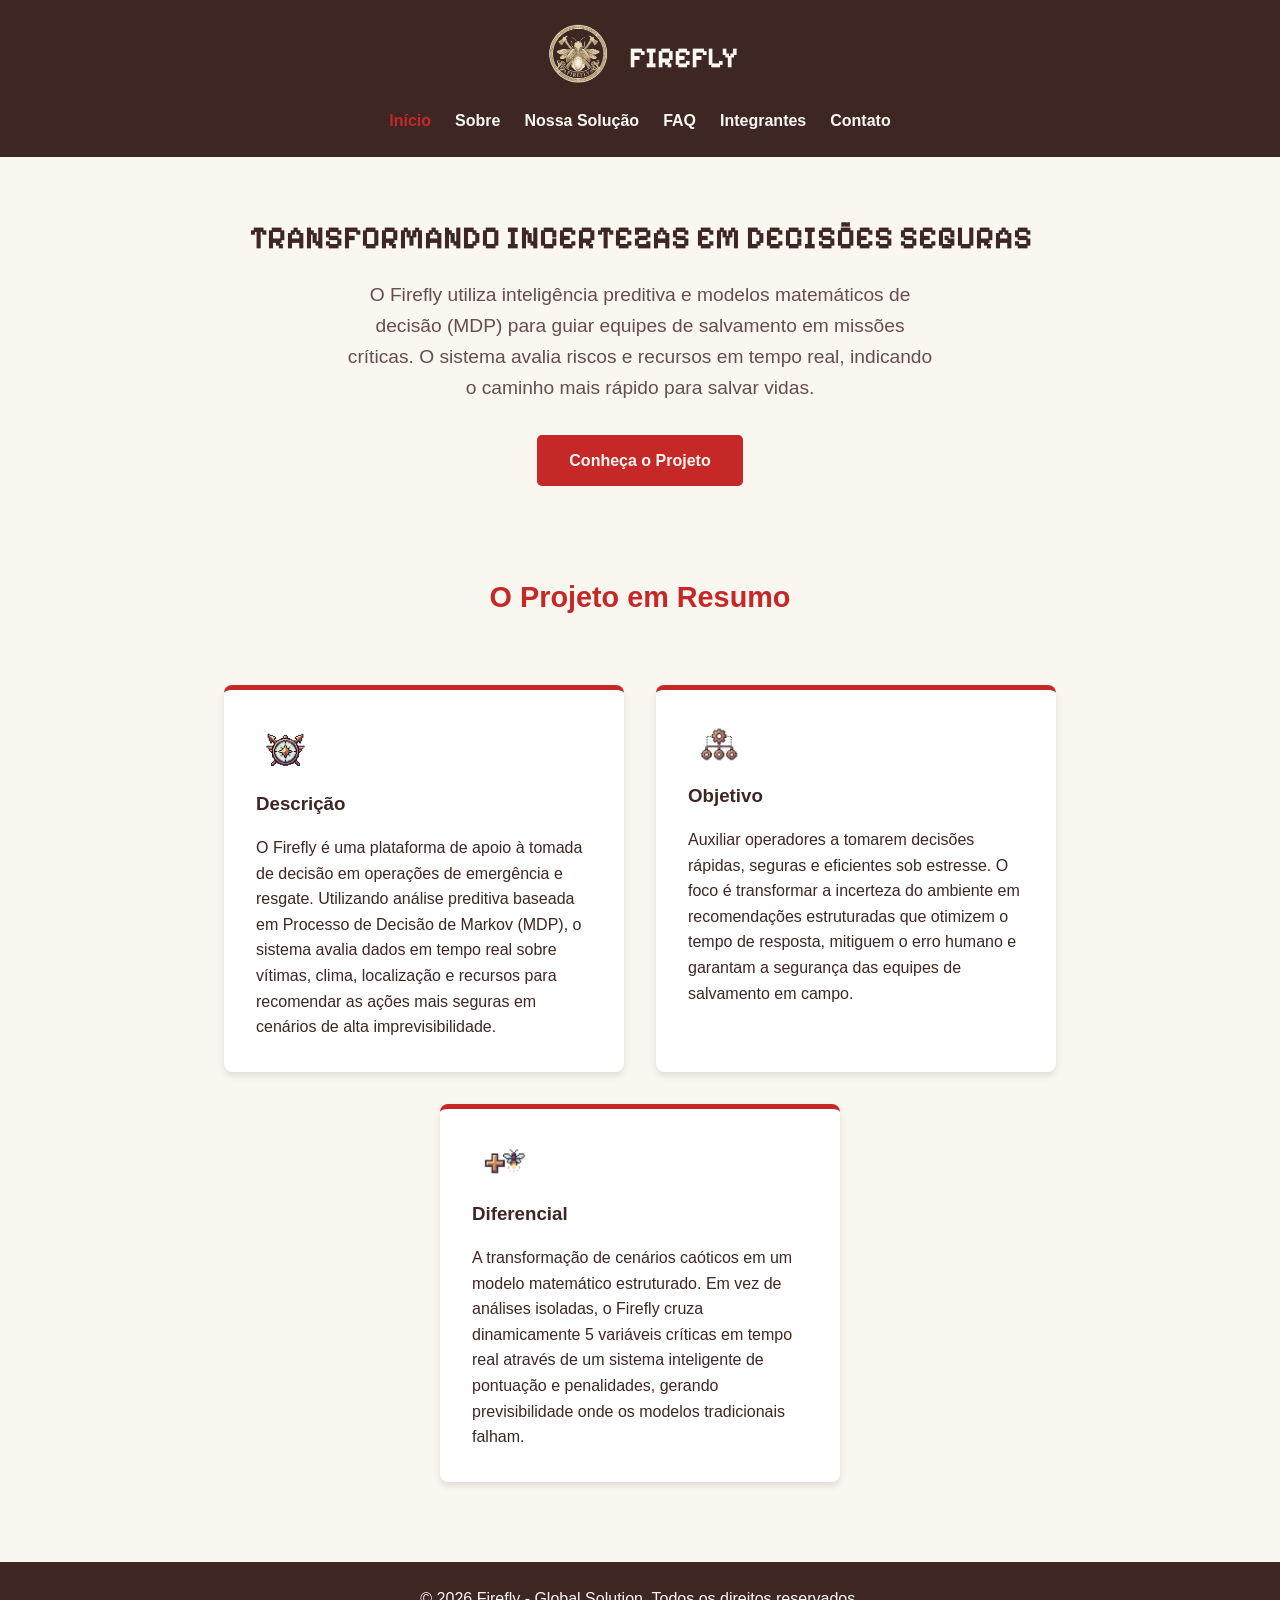
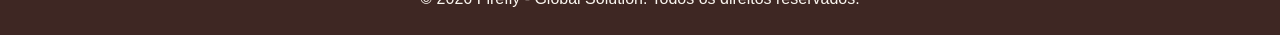
==== commit 2e073de7: "Alteracao textual" ====
--- a/index.html
+++ b/index.html
@@ -33,7 +33,7 @@
     <main>
         <section class="info-section">
             <div class="conteudo-info">
-                <h2>Transformando incerteza em decisões seguras.</h2>
+                <h2>TRANSFORMANDO INCERTEZAS EM DECISÕES SEGURAS</h2>
                 <p class="info-subtitulo">
                     O Firefly utiliza inteligência preditiva e modelos matemáticos de decisão (MDP) para guiar equipes
                     de salvamento em missões críticas. O sistema avalia riscos e recursos em tempo real, indicando o
--- a/css/style.css
+++ b/css/style.css
@@ -5,9 +5,9 @@
 /* Cores na regra 60/30/10 */
 
 :root {
-    --cor-dominante: #F4EEDD; 
-    --cor-secundaria: #D35400; 
-    --cor-acento: #1C1C1C; 
+    --cor-dominante: #FAF6F0; 
+    --cor-secundaria: #C62828;
+    --cor-acento: #3E2723; 
     --cor-fundo-card: #FFFFFF;
     --fonte-principal: 'Segoe UI', Tahoma, Geneva, Verdana, sans-serif;
 }
@@ -56,7 +56,7 @@
 
 .cabecalho-principal h1 {
     font-size: 1.8rem;
-    color: var(--cor-secundaria);
+    color: var(--cor-dominante);
     font-weight: 700;
     font-family: "Pixelify Sans", sans-serif;
 }
@@ -89,6 +89,7 @@
 .info-section h2 {
     font-size: 2.5rem;
     margin-bottom: 1rem;
+    font-family: "Pixelify Sans", sans-serif;
 }
 
 .info-section p {
@@ -474,8 +475,12 @@
 }
 
 .icone-pilar {
-    font-size: 2.8rem;
     margin-bottom: 1rem;
+}
+
+.icone-pilar img {
+    width: 140px;  /* Ajuste este valor (ex: 40px, 60px) até ficar do tamanho que você quer */
+    height: auto; /* Garante que a imagem não vai achatar ou esticar */
 }
 
 .card-pilar h3 {
@@ -505,6 +510,7 @@
     color: var(--cor-secundaria);
     margin-bottom: 1.5rem;
     font-size: 2rem;
+    font-family: "Pixelify Sans", sans-serif;
 }
 
 .fluxo-ranking {
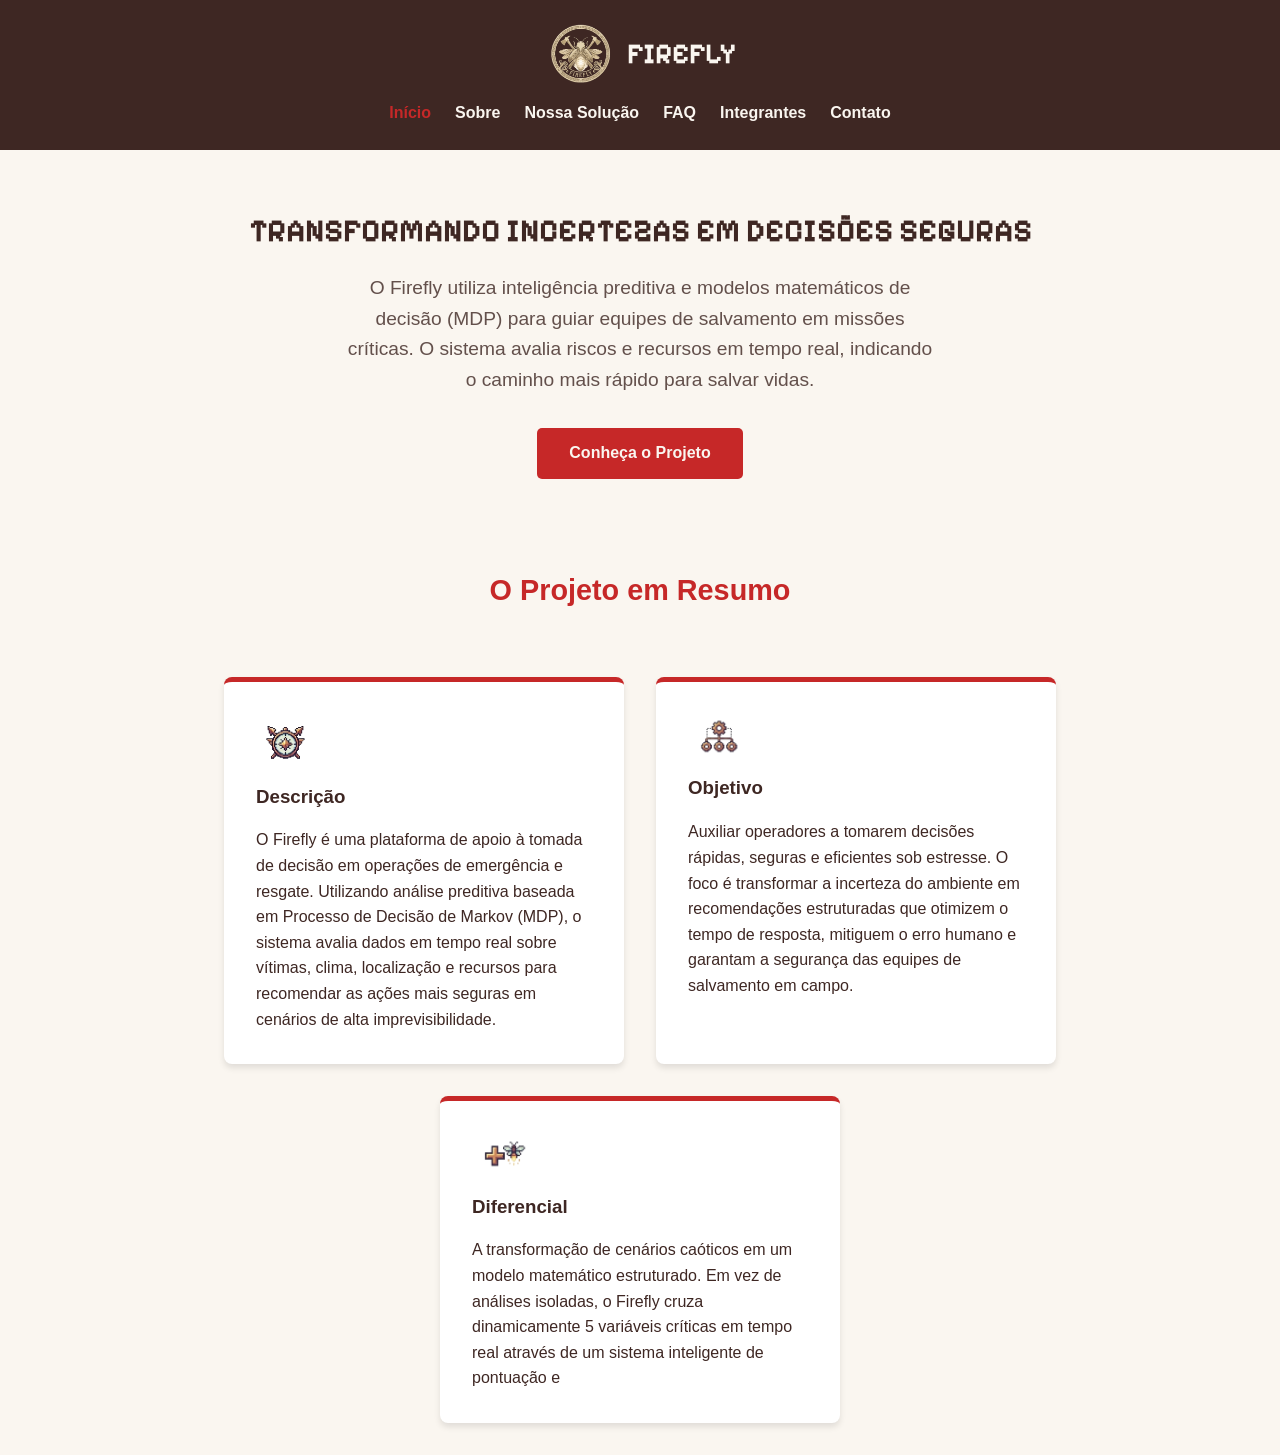
==== commit e8988db7: "alteracao js - rolagem escondida" ====
--- a/index.html
+++ b/index.html
@@ -13,9 +13,9 @@
 
     <header class="cabecalho-principal">
         <div class="logo">
-            <a href="index.html"><img src="assets/logo.png" alt="Firefly"></a>
-            <h1>FIREFLY</h1>
-
+            <a href="index.html"><img src="assets/logo.png" alt="Firefly">
+                <h1>FIREFLY</h1>
+            </a>
         </div>
 
         <nav class="menu-navegacao">
@@ -31,7 +31,7 @@
     </header>
 
     <main>
-        <section class="info-section">
+        <section class="info-section escondido">
             <div class="conteudo-info">
                 <h2>TRANSFORMANDO INCERTEZAS EM DECISÕES SEGURAS</h2>
                 <p class="info-subtitulo">
@@ -44,7 +44,8 @@
 
         <section class="destaques">
             <h2 class="titulo-destaques">O Projeto em Resumo</h2>
-            <article class="card-info">
+            
+            <article class="card-info escondido">
                 <span class="card-icone">
                     <img src="assets/pixel1.png" alt="">
                 </span>
@@ -55,7 +56,7 @@
                     cenários de alta imprevisibilidade.</p>
             </article>
 
-            <article class="card-info">
+            <article class="card-info escondido">
                 <span class="card-icone">
                     <img src="assets/pixel2.png" alt="">
                 </span>
@@ -65,24 +66,11 @@
                     mitiguem o erro humano e garantam a segurança das equipes de salvamento em campo.</p>
             </article>
 
-            <article class="card-info">
+            <article class="card-info escondido">
                 <span class="card-icone">
                     <img src="assets/pixel3.png" alt="">
                 </span>
                 <h3>Diferencial</h3>
                 <p>A transformação de cenários caóticos em um modelo matemático estruturado. Em vez de análises
                     isoladas, o Firefly cruza dinamicamente 5 variáveis críticas em tempo real através de um sistema
-                    inteligente de pontuação e penalidades, gerando previsibilidade onde os modelos tradicionais falham.
-                </p>
-            </article>
-
-        </section>
-    </main>
-
-    <footer>
-        <p>&copy; 2026 Firefly - Global Solution. Todos os direitos reservados.</p>
-    </footer>
-
-</body>
-
-</html>+                    inteligente de pontuação e
--- a/css/style.css
+++ b/css/style.css
@@ -46,6 +46,17 @@
     gap: 15px;
 }
 
+.logo a {
+    display: flex;
+    align-items: center; 
+    gap: 10px;             /* Espaçamento entre a imagem e o texto (ajuste como quiser) */
+    text-decoration: none; /* Remove o sublinhado padrão de links */
+    color: inherit;        /* Mantém a cor original do seu H1 */
+}
+
+.logo h1 {
+    margin: 0;
+}
 
 .cabecalho-principal .logo img {
     height: 60px;
@@ -59,6 +70,7 @@
     color: var(--cor-dominante);
     font-weight: 700;
     font-family: "Pixelify Sans", sans-serif;
+    
 }
 
 .menu-navegacao ul {
@@ -816,4 +828,17 @@
         width: 100%;
         max-width: 320px;
     }
+}
+
+/* Estado inicial: Invisível e um pouco abaixo da posição original */
+.escondido {
+    opacity: 0;
+    transform: translateY(40px); /* Dá o efeito de que está subindo */
+    transition: all 0.8s ease-out; /* Controla a suavidade e o tempo (0.8 segundos) */
+}
+
+/* Estado ativo: Visível e na posição correta */
+.escondido.mostrar {
+    opacity: 1;
+    transform: translateY(0);
 }
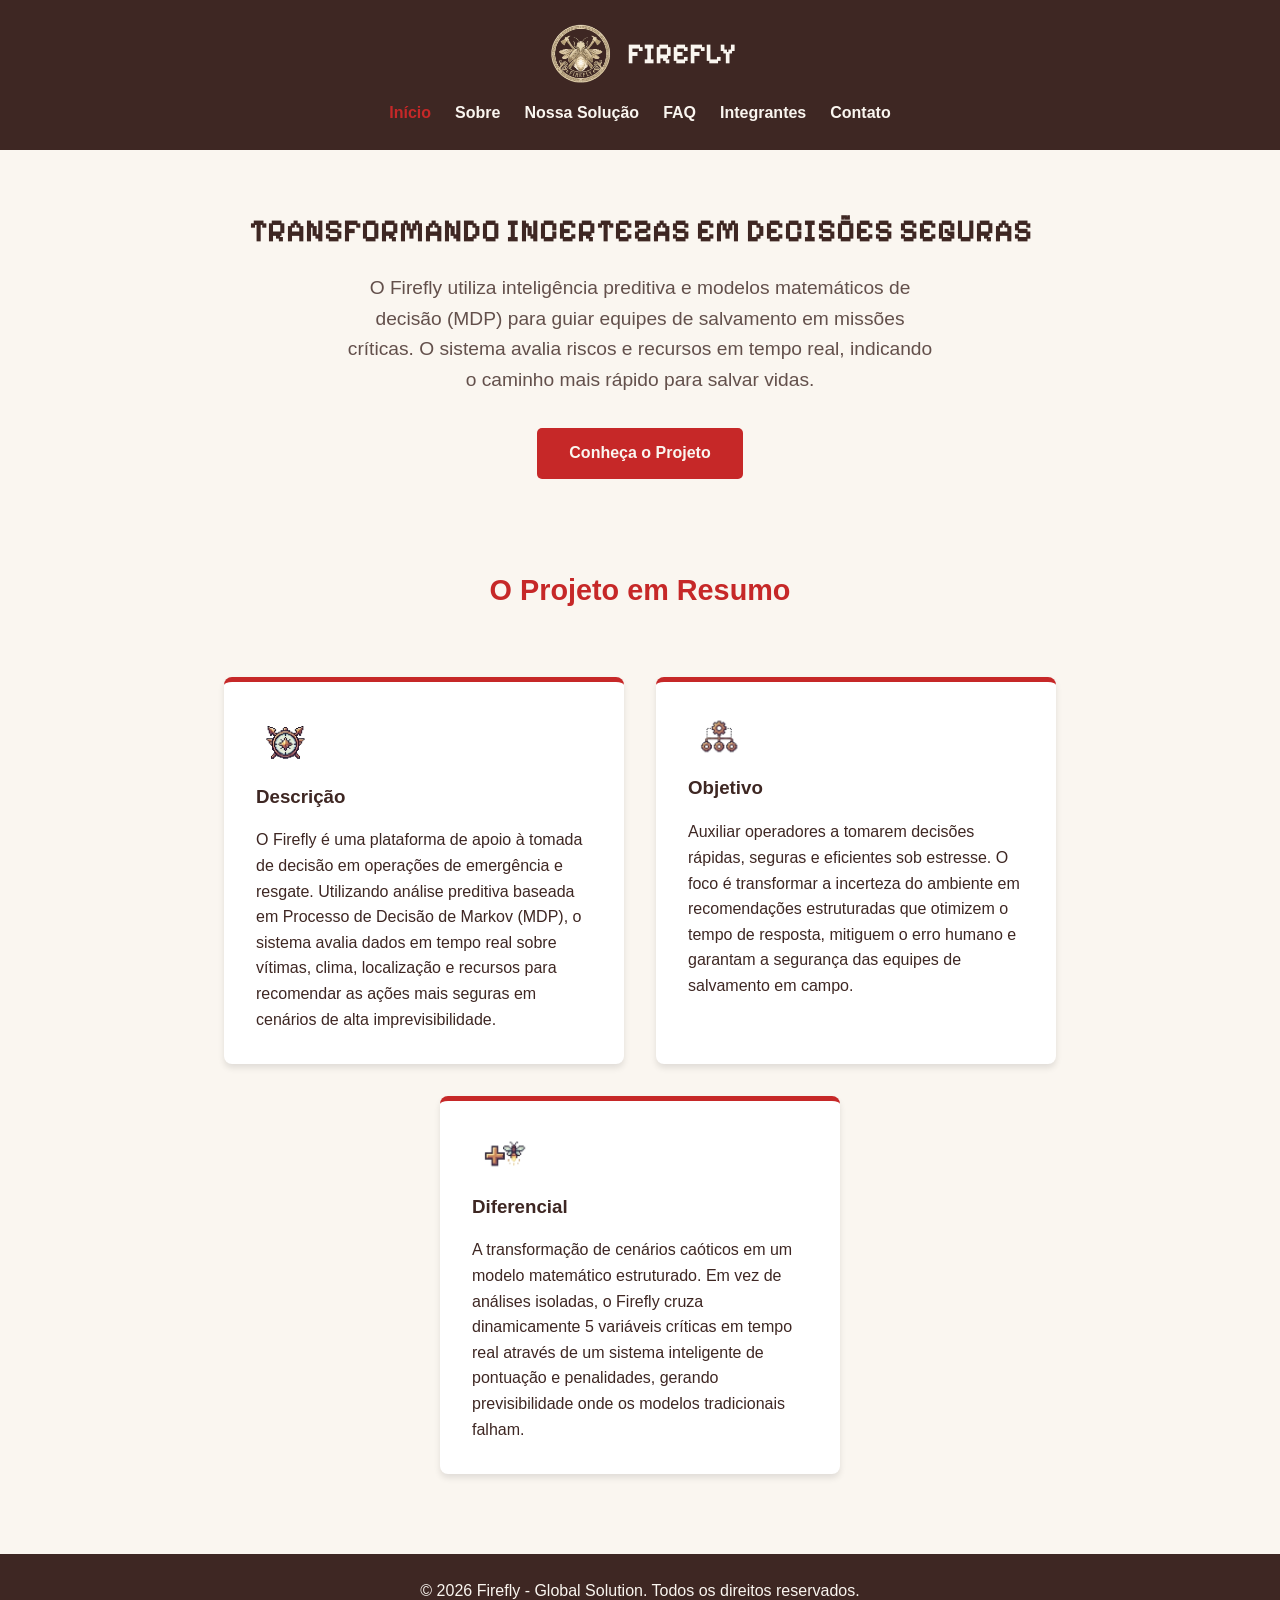
==== commit 60480e4c: "alteracao js e textual das  pages" ====
--- a/index.html
+++ b/index.html
@@ -73,4 +73,17 @@
                 <h3>Diferencial</h3>
                 <p>A transformação de cenários caóticos em um modelo matemático estruturado. Em vez de análises
                     isoladas, o Firefly cruza dinamicamente 5 variáveis críticas em tempo real através de um sistema
-                    inteligente de pontuação e+                    inteligente de pontuação e penalidades, gerando previsibilidade onde os modelos tradicionais falham.
+                </p>
+            </article>
+
+        </section>
+    </main>
+
+    <footer>
+        <p>&copy; 2026 Firefly - Global Solution. Todos os direitos reservados.</p>
+    </footer>
+
+</body>
+
+</html>
--- a/css/style.css
+++ b/css/style.css
@@ -833,8 +833,8 @@
 /* Estado inicial: Invisível e um pouco abaixo da posição original */
 .escondido {
     opacity: 0;
-    transform: translateY(40px); /* Dá o efeito de que está subindo */
-    transition: all 0.8s ease-out; /* Controla a suavidade e o tempo (0.8 segundos) */
+    transform: translateY(40px); 
+    transition: all 0.8s ease-out; 
 }
 
 /* Estado ativo: Visível e na posição correta */
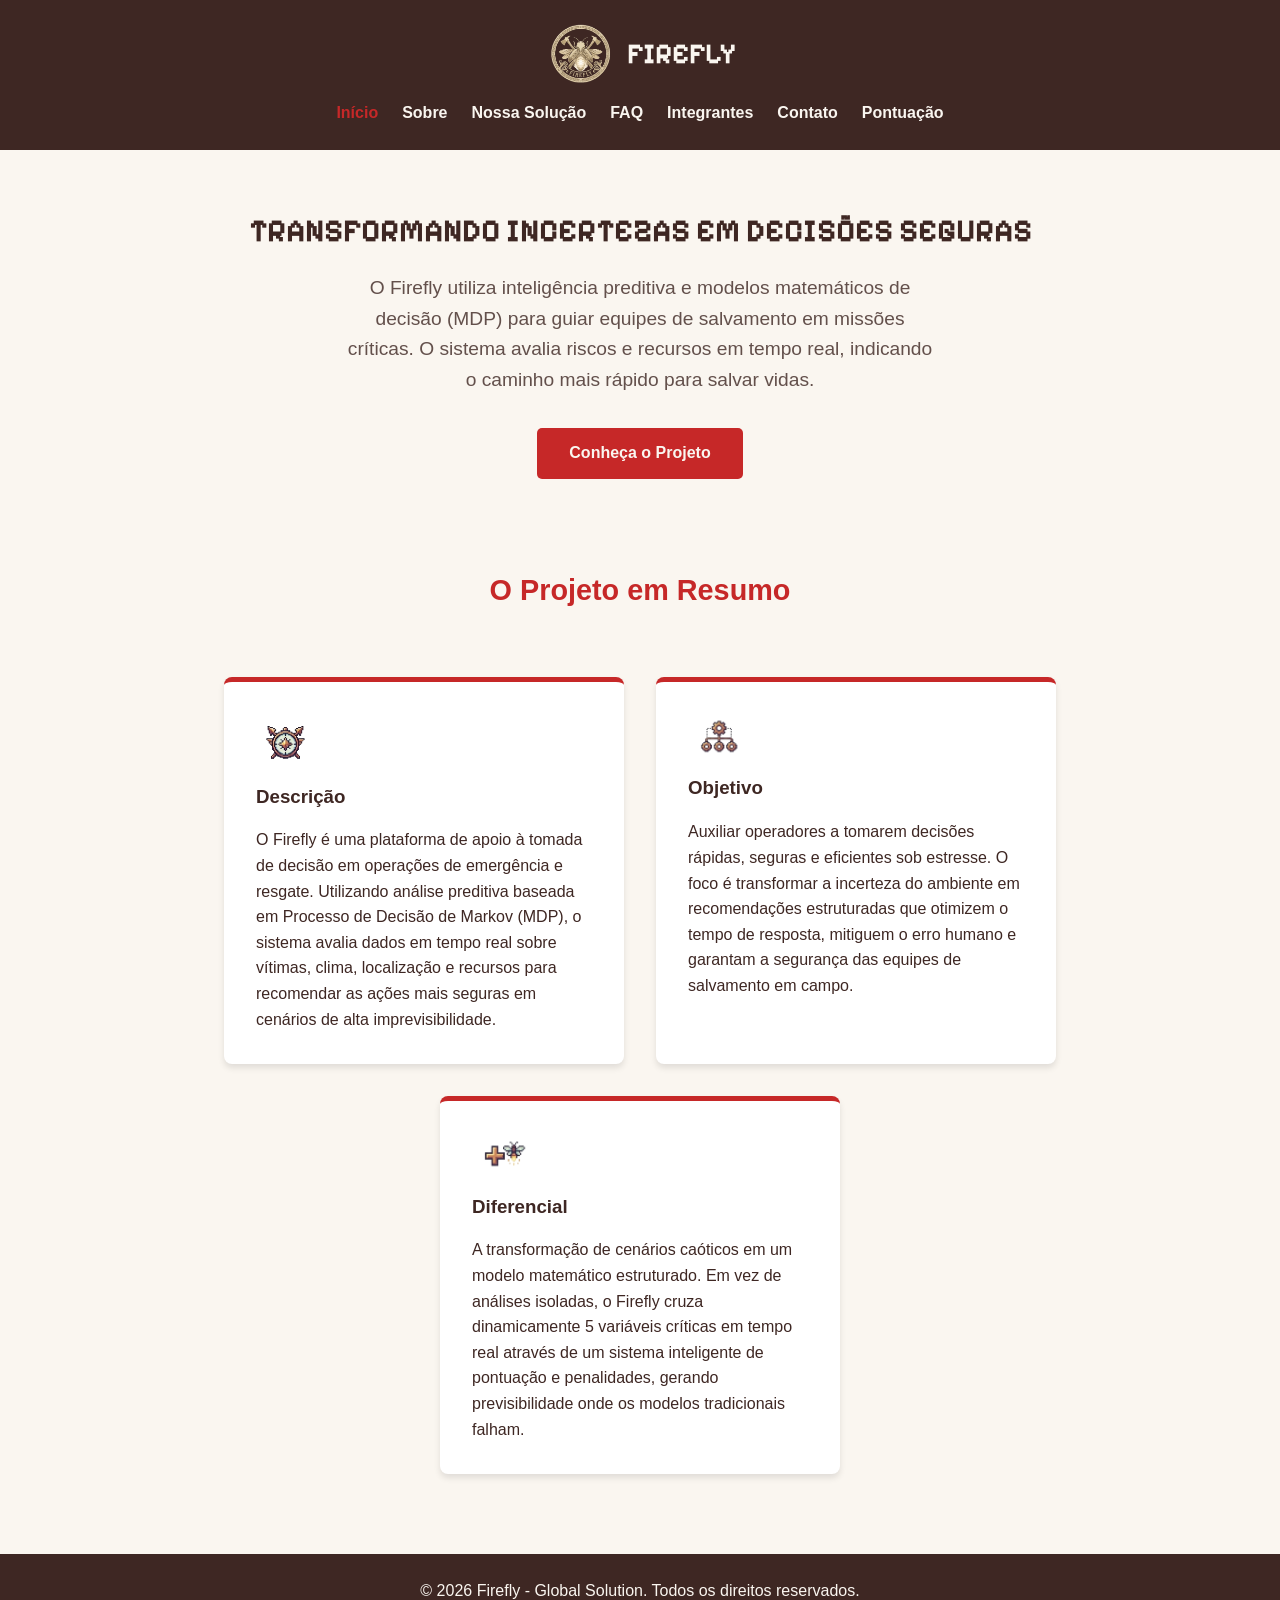
==== commit f850b00f: "Feito a parte de pontuação Co-authored-by: Eduardo Lima" ====
--- a/index.html
+++ b/index.html
@@ -26,6 +26,7 @@
                 <li><a href="pag/faq.html">FAQ</a></li>
                 <li><a href="pag/integrantes.html">Integrantes</a></li>
                 <li><a href="pag/contato.html">Contato</a></li>
+                <li><a href="pag/pontuacao.html">Pontuação</a></li>
             </ul>
         </nav>
     </header>
--- a/css/style.css
+++ b/css/style.css
@@ -1,5 +1,5 @@
 
-@import url('https://fonts.googleapis.com/css2?family=Pixelify+Sans:wght@500&display=swap');
+@import url('https://fonts.googleapis.com/css2?family=Pixelify+Sans:wght@500&display=swap'); 
 
 
 /* Cores na regra 60/30/10 */
@@ -9,6 +9,15 @@
     --cor-secundaria: #C62828;
     --cor-acento: #3E2723; 
     --cor-fundo-card: #FFFFFF;
+    --gravidade-cor:   #C62828;   /* vermelho — urgência máxima de vítima    */
+    --faixa-cor:       #7B3F00;   /* marrom — tom terra, humano              */
+    --clima-cor:       #1565C0;   /* azul — céu e clima                      */
+    --localizacao-cor: #2E7D32;   /* verde — terreno e natureza              */
+    --penalidade-cor:  #E65100;   /* laranja escuro — alerta de erro         */
+    --verde:           #2E7D32;
+    --amarelo:         #F9A825;
+    --vermelho:        #C62828;
+    --raio:            12px;
     --fonte-principal: 'Segoe UI', Tahoma, Geneva, Verdana, sans-serif;
 }
 
@@ -737,6 +746,438 @@
     border: 1px solid #c3e6cb;
 }
 
+/* Pontuação - Revisar*/
+
+/* ── CONTAINER ────────────────────────────────────────────────────── */
+
+.container-pontuacao {
+    max-width: 1100px;
+    margin: 0 auto;
+    padding: 3rem 5% 5rem 5%;
+    display: flex;
+    flex-direction: column;
+    gap: 5rem;
+}
+
+/* ── INTRODUÇÃO ───────────────────────────────────────────────────── */
+
+.intro-pontuacao {
+    text-align: center;
+}
+
+.intro-pontuacao span.tag-projeto {
+    color: var(--cor-secundaria);
+    font-weight: bold;
+    text-transform: uppercase;
+    font-size: 0.85rem;
+    letter-spacing: 2px;
+    display: block;
+    margin-bottom: 0.5rem;
+}
+
+.intro-pontuacao h2 {
+    font-family: "Pixelify Sans", sans-serif;
+    font-size: 2.5rem;
+    color: var(--cor-acento);
+    margin-bottom: 1rem;
+}
+
+.intro-pontuacao > p {
+    max-width: 680px;
+    margin: 0 auto 2rem auto;
+    font-size: 1.05rem;
+    color: var(--cor-acento);
+    opacity: 0.85;
+}
+
+/* ── FÓRMULA ──────────────────────────────────────────────────────── */
+
+.formula-destaque {
+    background-color: var(--cor-acento);
+    border-radius: var(--raio);
+    padding: 2rem 2.5rem;
+    display: inline-block;
+    max-width: 100%;
+    margin: 0 auto;
+}
+
+.formula-linha {
+    display: flex;
+    align-items: center;
+    justify-content: center;
+    flex-wrap: wrap;
+    gap: 0.6rem;
+    margin-bottom: 1rem;
+}
+
+.formula-parte {
+    padding: 0.5rem 1rem;
+    border-radius: 6px;
+    font-weight: bold;
+    font-size: 0.95rem;
+    color: #fff;
+}
+
+.formula-parte.gravidade   { background-color: var(--gravidade-cor); }
+.formula-parte.urgencia    { background-color: var(--faixa-cor); }
+.formula-parte.clima       { background-color: var(--clima-cor); }
+.formula-parte.localizacao { background-color: var(--localizacao-cor); }
+
+.formula-operador {
+    color: var(--cor-dominante);
+    font-size: 1.4rem;
+    font-weight: bold;
+}
+
+.formula-parentese {
+    color: var(--cor-secundaria);
+    font-size: 1.6rem;
+    font-weight: bold;
+    line-height: 1;
+}
+
+.formula-fonte {
+    color: rgba(255,255,255,0.55);
+    font-size: 0.8rem;
+    margin: 0;
+    font-style: italic;
+}
+
+/* ── TÍTULO DE SEÇÃO ──────────────────────────────────────────────── */
+
+.titulo-secao {
+    display: flex;
+    align-items: center;
+    gap: 1rem;
+    font-size: 1.8rem;
+    color: var(--cor-acento);
+    margin-bottom: 0.5rem;
+    font-family: "Pixelify Sans", sans-serif;
+}
+
+.numero-secao {
+    background-color: var(--cor-secundaria);
+    color: #fff;
+    font-size: 1rem;
+    font-weight: bold;
+    width: 40px;
+    height: 40px;
+    border-radius: 50%;
+    display: flex;
+    align-items: center;
+    justify-content: center;
+    flex-shrink: 0;
+    font-family: var(--fonte-principal);
+}
+
+.desc-secao {
+    color: var(--cor-acento);
+    opacity: 0.75;
+    margin-bottom: 2rem;
+    max-width: 720px;
+    font-size: 1rem;
+    line-height: 1.6;
+}
+
+/* ── SIMULADOR ────────────────────────────────────────────────────── */
+
+.simulador-wrapper {
+    display: grid;
+    grid-template-columns: 1fr 1fr;
+    gap: 2rem;
+    align-items: start;
+}
+
+.simulador-controles {
+    display: flex;
+    flex-direction: column;
+    gap: 1rem;
+}
+
+.grupo-sim {
+    border: 1px solid rgba(0,0,0,0.1);
+    border-radius: 8px;
+    padding: 1rem 1.2rem;
+    background: var(--cor-fundo-card);
+}
+
+.grupo-sim legend {
+    font-weight: bold;
+    color: var(--cor-acento);
+    font-size: 0.9rem;
+    padding: 0 0.4rem;
+}
+
+.grupo-penalidades {
+    border-color: rgba(198, 40, 40, 0.3);
+}
+
+.grupo-penalidades legend {
+    color: var(--penalidade-cor);
+}
+
+.radio-sim,
+.check-sim {
+    display: flex;
+    align-items: center;
+    gap: 0.5rem;
+    cursor: pointer;
+    padding: 0.35rem 0;
+    font-size: 0.92rem;
+    color: var(--cor-acento);
+}
+
+.radio-sim em,
+.check-sim em {
+    color: var(--cor-secundaria);
+    font-style: normal;
+    font-weight: bold;
+    font-size: 0.85rem;
+}
+
+.radio-sim input[type="radio"],
+.check-sim input[type="checkbox"] {
+    accent-color: var(--cor-secundaria);
+    width: 16px;
+    height: 16px;
+    cursor: pointer;
+}
+
+/* ── PAINEL DE RESULTADO ──────────────────────────────────────────── */
+
+.simulador-resultado {
+    background: var(--cor-acento);
+    border-radius: var(--raio);
+    padding: 2rem;
+    color: var(--cor-dominante);
+    position: sticky;
+    top: 1rem;
+}
+
+.simulador-resultado h4 {
+    font-family: "Pixelify Sans", sans-serif;
+    font-size: 1.2rem;
+    color: var(--cor-dominante);
+    margin-bottom: 1.5rem;
+    border-bottom: 1px solid rgba(255,255,255,0.15);
+    padding-bottom: 0.8rem;
+}
+
+/* ── PASSOS DO CÁLCULO ────────────────────────────────────────────── */
+
+.calculo-passos {
+    display: flex;
+    flex-direction: column;
+    gap: 0.5rem;
+    margin-bottom: 1.5rem;
+}
+
+.passo {
+    display: flex;
+    justify-content: space-between;
+    align-items: center;
+    padding: 0.5rem 0.8rem;
+    border-radius: 6px;
+    font-size: 0.88rem;
+    background: rgba(255,255,255,0.06);
+}
+
+.passo-label {
+    flex: 1;
+    color: rgba(255,255,255,0.75);
+}
+
+.passo-label.gravidade-cor   { color: #ef9a9a; }
+.passo-label.faixa-cor       { color: #ffcc80; }
+.passo-label.clima-cor       { color: #90caf9; }
+.passo-label.localizacao-cor { color: #a5d6a7; }
+.passo-label.penalidade-cor  { color: #ffab91; }
+
+.passo-valor {
+    font-weight: bold;
+    font-size: 1rem;
+    color: #fff;
+    min-width: 50px;
+    text-align: right;
+}
+
+.passo-soma {
+    background: rgba(255,255,255,0.12);
+    border: 1px solid rgba(255,255,255,0.15);
+}
+
+.passo-base {
+    background: rgba(198, 40, 40, 0.3);
+    border: 1px solid rgba(198,40,40,0.4);
+}
+
+.passo-penalidade {
+    background: rgba(230,81,0,0.25);
+}
+
+/* ── RESULTADO FINAL ──────────────────────────────────────────────── */
+
+.resultado-final {
+    text-align: center;
+    padding: 1.5rem 0;
+    border-top: 1px solid rgba(255,255,255,0.12);
+    border-bottom: 1px solid rgba(255,255,255,0.12);
+    margin-bottom: 1rem;
+}
+
+.pontuacao-display {
+    display: flex;
+    align-items: baseline;
+    justify-content: center;
+    gap: 0.4rem;
+    margin-bottom: 1rem;
+}
+
+.pontuacao-numero {
+    font-size: 4rem;
+    font-weight: 800;
+    color: var(--cor-secundaria);
+    transition: color 0.4s ease;
+    font-family: "Pixelify Sans", sans-serif;
+    line-height: 1;
+}
+
+.pontuacao-unidade {
+    font-size: 1rem;
+    color: rgba(255,255,255,0.55);
+}
+
+.medidor-barra {
+    height: 10px;
+    background: rgba(255,255,255,0.12);
+    border-radius: 20px;
+    overflow: hidden;
+    margin-bottom: 1rem;
+}
+
+.barra-preenchimento {
+    height: 100%;
+    border-radius: 20px;
+    width: 10%;
+    background-color: var(--verde);
+    transition: width 0.5s ease, background-color 0.4s ease;
+}
+
+.status-missao {
+    display: inline-flex;
+    align-items: center;
+    gap: 0.5rem;
+    padding: 0.4rem 1.2rem;
+    border-radius: 20px;
+    font-weight: bold;
+    font-size: 0.9rem;
+    margin-bottom: 0.8rem;
+    background: rgba(255,255,255,0.1);
+    border: 1px solid rgba(255,255,255,0.2);
+    transition: background 0.4s ease;
+}
+
+.resultado-formula-texto {
+    font-size: 0.82rem;
+    color: rgba(255,255,255,0.5);
+    margin: 0;
+    font-family: 'Courier New', monospace;
+}
+
+.interpretacao {
+    background: rgba(255,255,255,0.06);
+    border-radius: 8px;
+    padding: 1rem;
+    font-size: 0.9rem;
+    color: rgba(255,255,255,0.8);
+    line-height: 1.5;
+}
+
+.interpretacao strong {
+    color: #fff;
+}
+
+/* ── CLASSIFICAÇÃO ────────────────────────────────────────────────── */
+
+.grade-classificacao {
+    display: grid;
+    grid-template-columns: repeat(3, 1fr);
+    gap: 1.5rem;
+    margin-bottom: 2rem;
+}
+
+.card-classificacao {
+    background: var(--cor-fundo-card);
+    border-radius: var(--raio);
+    overflow: hidden;
+    box-shadow: 0 4px 16px rgba(0,0,0,0.06);
+    display: flex;
+    flex-direction: column;
+}
+
+.class-faixa {
+    font-size: 0.75rem;
+    font-weight: bold;
+    text-transform: uppercase;
+    letter-spacing: 1px;
+    padding: 0.8rem 1.2rem 0 1.2rem;
+    color: #888;
+}
+
+.class-icone {
+    font-size: 2.5rem;
+    padding: 0.5rem 1.2rem;
+    line-height: 1;
+}
+
+.class-nome {
+    font-size: 1.2rem;
+    font-weight: bold;
+    padding: 0 1.2rem 0.5rem 1.2rem;
+    color: var(--cor-acento);
+}
+
+.class-desc {
+    font-size: 0.88rem;
+    padding: 0 1.2rem 1.2rem 1.2rem;
+    color: #555;
+    line-height: 1.5;
+    flex: 1;
+}
+
+.class-visual {
+    height: 6px;
+    margin-top: auto;
+}
+
+.verde-bar    { background-color: var(--verde); }
+.amarelo-bar  { background-color: var(--amarelo); }
+.vermelho-bar { background-color: var(--vermelho); }
+
+/* ── NOTA TAXA DE ACERTO ──────────────────────────────────────────── */
+
+.nota-taxa-acerto {
+    background: var(--cor-fundo-card);
+    border-left: 4px solid var(--cor-secundaria);
+    border-radius: 0 8px 8px 0;
+    padding: 1.5rem;
+    display: flex;
+    gap: 1rem;
+    align-items: flex-start;
+    box-shadow: 0 2px 8px rgba(0,0,0,0.05);
+}
+
+.nota-icone {
+    font-size: 1.4rem;
+    flex-shrink: 0;
+}
+
+.nota-taxa-acerto p {
+    margin: 0;
+    font-size: 0.95rem;
+    color: var(--cor-acento);
+    line-height: 1.6;
+}
 
 /* Resposividade */
 
@@ -771,6 +1212,18 @@
     .secao-sobre h2 {
         font-size: 1.8rem;
     }
+
+    .simulador-wrapper {
+        grid-template-columns: 1fr;
+    }
+
+    .simulador-resultado {
+        position: static;
+    }
+
+    .grade-classificacao {
+        grid-template-columns: 1fr;
+    }
 }
 
 @media (max-width: 768px) {
@@ -805,6 +1258,28 @@
         width: 38px; 
         height: 38px; 
         top: 10px; 
+    }
+    .formula-linha {
+        flex-direction: column;
+        align-items: center;
+    }
+
+    .formula-parte {
+        text-align: center;
+        width: 100%;
+    }
+
+    .formula-operador,
+    .formula-parentese {
+        display: none;
+    }
+
+    .pontuacao-numero {
+        font-size: 3rem;
+    }
+
+    .titulo-secao {
+        font-size: 1.4rem;
     }
 }
 
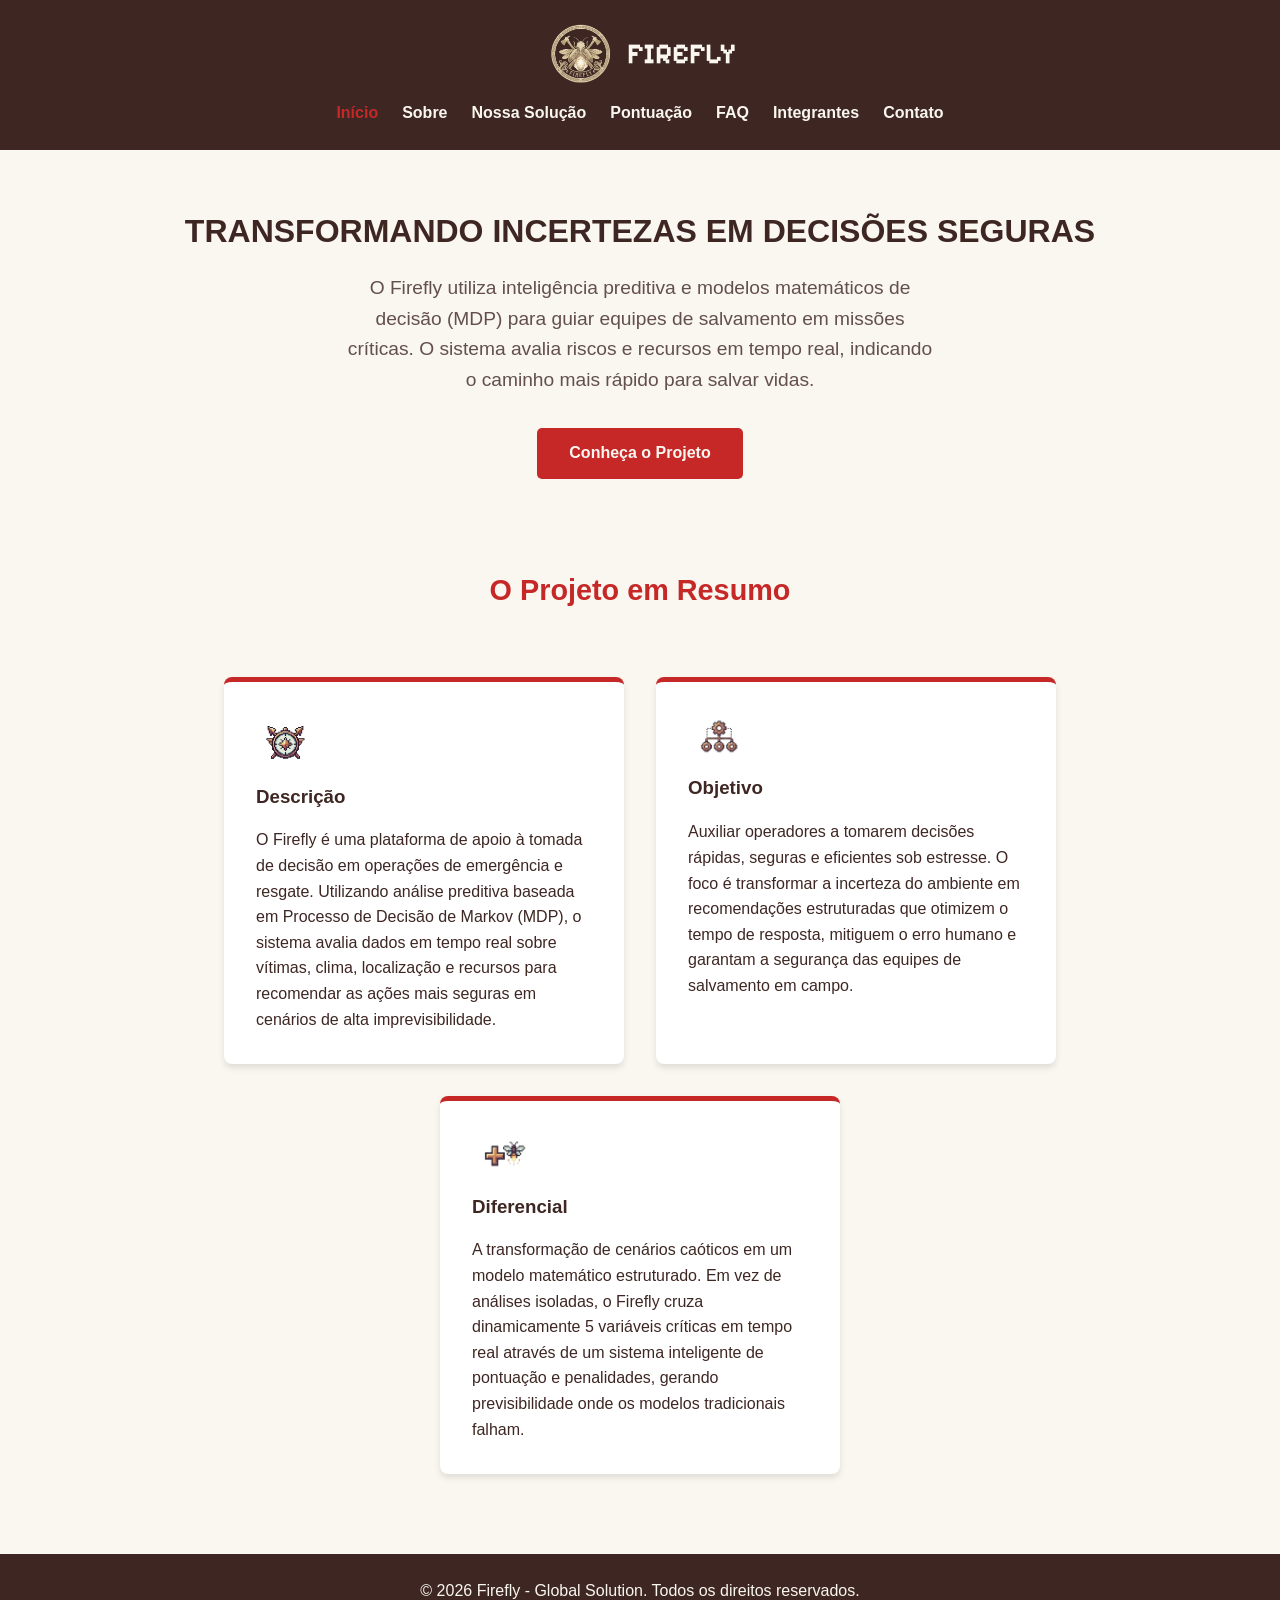
==== commit f15f3900: "modificação visual do css, remocão de imagens não adequadas, modificação estrutural do java script +" ====
--- a/index.html
+++ b/index.html
@@ -23,10 +23,11 @@
                 <li><a href="index.html" class="ativo">Início</a></li>
                 <li><a href="pag/sobre.html">Sobre</a></li>
                 <li><a href="pag/solucao.html">Nossa Solução</a></li>
+                <li><a href="pag/pontuacao.html">Pontuação</a></li>
                 <li><a href="pag/faq.html">FAQ</a></li>
                 <li><a href="pag/integrantes.html">Integrantes</a></li>
                 <li><a href="pag/contato.html">Contato</a></li>
-                <li><a href="pag/pontuacao.html">Pontuação</a></li>
+
             </ul>
         </nav>
     </header>
@@ -45,10 +46,10 @@
 
         <section class="destaques">
             <h2 class="titulo-destaques">O Projeto em Resumo</h2>
-            
+
             <article class="card-info escondido">
                 <span class="card-icone">
-                    <img src="assets/pixel1.png" alt="">
+                    <img src="assets/px8.png" alt="">
                 </span>
                 <h3>Descrição</h3>
                 <p>O Firefly é uma plataforma de apoio à tomada de decisão em operações de emergência e resgate.
@@ -59,7 +60,7 @@
 
             <article class="card-info escondido">
                 <span class="card-icone">
-                    <img src="assets/pixel2.png" alt="">
+                    <img src="assets/px7.png" alt="">
                 </span>
                 <h3>Objetivo</h3>
                 <p>Auxiliar operadores a tomarem decisões rápidas, seguras e eficientes sob estresse. O foco é
@@ -69,7 +70,7 @@
 
             <article class="card-info escondido">
                 <span class="card-icone">
-                    <img src="assets/pixel3.png" alt="">
+                    <img src="assets/px6.png" alt="">
                 </span>
                 <h3>Diferencial</h3>
                 <p>A transformação de cenários caóticos em um modelo matemático estruturado. Em vez de análises
--- a/css/style.css
+++ b/css/style.css
@@ -1,23 +1,27 @@
-
-@import url('https://fonts.googleapis.com/css2?family=Pixelify+Sans:wght@500&display=swap'); 
+@import url('https://fonts.googleapis.com/css2?family=Pixelify+Sans:wght@500&display=swap');
 
 
 /* Cores na regra 60/30/10 */
 
 :root {
-    --cor-dominante: #FAF6F0; 
+    --cor-dominante: #FAF6F0;
     --cor-secundaria: #C62828;
-    --cor-acento: #3E2723; 
+    --cor-acento: #3E2723;
     --cor-fundo-card: #FFFFFF;
-    --gravidade-cor:   #C62828;   /* vermelho — urgência máxima de vítima    */
-    --faixa-cor:       #7B3F00;   /* marrom — tom terra, humano              */
-    --clima-cor:       #1565C0;   /* azul — céu e clima                      */
-    --localizacao-cor: #2E7D32;   /* verde — terreno e natureza              */
-    --penalidade-cor:  #E65100;   /* laranja escuro — alerta de erro         */
-    --verde:           #2E7D32;
-    --amarelo:         #F9A825;
-    --vermelho:        #C62828;
-    --raio:            12px;
+    --gravidade-cor: #C62828;
+    /* vermelho — urgência máxima de vítima    */
+    --faixa-cor: #7B3F00;
+    /* marrom — tom terra, humano              */
+    --clima-cor: #1565C0;
+    /* azul — céu e clima                      */
+    --localizacao-cor: #2E7D32;
+    /* verde — terreno e natureza              */
+    --penalidade-cor: #E65100;
+    /* laranja escuro — alerta de erro         */
+    --verde: #2E7D32;
+    --amarelo: #F9A825;
+    --vermelho: #C62828;
+    --raio: 12px;
     --fonte-principal: 'Segoe UI', Tahoma, Geneva, Verdana, sans-serif;
 }
 
@@ -29,6 +33,36 @@
     box-sizing: border-box;
 }
 
+
+/*Para nao estourar - © 2026 Firefly - Global Solution. Todos os direitos reservados.*/
+/* 1. OBRIGATÓRIO: Reseta as margens e força o cálculo correto de tamanho */
+*, *::before, *::after {
+    box-sizing: border-box;
+    margin: 0;
+    padding: 0;
+}
+
+html, body {
+    height: 100%; /* Use apenas 100% em ambos para evitar o conflito com vh */
+}
+
+body {
+    display: flex;
+    flex-direction: column;
+    overflow-x: hidden; /* Evita qualquer barra de rolagem pro lado */
+}
+
+/* 2. O miolo da página engole o espaço que sobra, mas SEM estourar */
+main, .conteudo-principal {
+    flex: 1 0 auto; /* Permite crescer se tiver muito conteúdo, mas não força tamanho */
+}
+
+/* 3. Garante que o rodapé não encolha e fique no final */
+footer {
+    flex-shrink: 0;
+}
+
+
 /* Cores do corpo */
 
 body {
@@ -57,10 +91,13 @@
 
 .logo a {
     display: flex;
-    align-items: center; 
-    gap: 10px;             /* Espaçamento entre a imagem e o texto (ajuste como quiser) */
-    text-decoration: none; /* Remove o sublinhado padrão de links */
-    color: inherit;        /* Mantém a cor original do seu H1 */
+    align-items: center;
+    gap: 10px;
+    /* Espaçamento entre a imagem e o texto */
+    text-decoration: none;
+    /* Remove o sublinhado padrão de links */
+    color: inherit;
+    /* Mantém a cor original do seu H1 */
 }
 
 .logo h1 {
@@ -70,8 +107,8 @@
 .cabecalho-principal .logo img {
     height: 60px;
     width: auto;
-    object-fit: contain; 
-    
+    object-fit: contain;
+
 }
 
 .cabecalho-principal h1 {
@@ -79,7 +116,7 @@
     color: var(--cor-dominante);
     font-weight: 700;
     font-family: "Pixelify Sans", sans-serif;
-    
+
 }
 
 .menu-navegacao ul {
@@ -95,7 +132,7 @@
     transition: color 0.3s ease;
 }
 
-.menu-navegacao a:hover, 
+.menu-navegacao a:hover,
 .menu-navegacao a.ativo {
     color: var(--cor-secundaria);
 }
@@ -110,7 +147,7 @@
 .info-section h2 {
     font-size: 2.5rem;
     margin-bottom: 1rem;
-    font-family: "Pixelify Sans", sans-serif;
+
 }
 
 .info-section p {
@@ -154,14 +191,14 @@
 .card-icone {
     display: flex;
     justify-content: flex-start;
-    margin-bottom: 1rem;         
+    margin-bottom: 1rem;
     width: 100%;
 }
 
 .card-icone img {
-    width: 60px;         
-    height: auto;         
-    object-fit: contain;  
+    width: 60px;
+    height: auto;
+    object-fit: contain;
 }
 
 .destaques {
@@ -177,7 +214,7 @@
     padding: 2rem;
     border-radius: 8px;
     width: 400px;
-    box-shadow: 0 4px 6px rgba(0,0,0,0.1);
+    box-shadow: 0 4px 6px rgba(0, 0, 0, 0.1);
     border-top: 5px solid var(--cor-secundaria);
     position: relative;
 }
@@ -208,9 +245,10 @@
 .grid-integrantes {
     display: flex;
     justify-content: center;
-    flex-wrap: wrap;
-    gap: 2.5rem;
-    padding: 0 5% 4rem 5%;
+    flex-wrap: nowrap;
+    gap: 15px;
+    overflow-x: auto;
+    padding: 10px;
 }
 
 .card-integrante {
@@ -218,7 +256,7 @@
     border-radius: 12px;
     overflow: hidden;
     width: 280px;
-    box-shadow: 0 8px 15px rgba(0,0,0,0.1);
+    box-shadow: 0 8px 15px rgba(0, 0, 0, 0.1);
     transition: transform 0.3s ease;
     border: 1px solid rgba(28, 28, 28, 0.1);
 }
@@ -231,12 +269,16 @@
     width: 100%;
     height: 250px;
     object-fit: cover;
-    filter: grayscale(20%);
+
 }
 
 .info-integrante {
-    padding: 1.5rem;
+    padding: 20px;
     text-align: center;
+
+    display: flex;
+    flex-direction: column;
+    height: calc(100% - 280px);
 }
 
 .info-integrante h3 {
@@ -251,10 +293,11 @@
 }
 
 .links-sociais {
-    margin-top: 1.2rem;
+    margin-top: auto;
     display: flex;
     justify-content: center;
-    gap: 0.8rem;
+    gap: 10px;
+    padding-top: 15px;
 }
 
 .btn-social {
@@ -266,6 +309,8 @@
     color: var(--cor-secundaria);
     border-radius: 20px;
     transition: all 0.3s ease;
+    min-width: 85px;
+    text-align: center;
 }
 
 .btn-social:hover {
@@ -341,7 +386,7 @@
     padding: 2.5rem;
     border-radius: 15px;
     text-align: center;
-    box-shadow: 0 8px 20px rgba(0,0,0,0.15);
+    box-shadow: 0 8px 20px rgba(0, 0, 0, 0.15);
 }
 
 .card-estatistica .dado {
@@ -373,7 +418,7 @@
     border-radius: 15px;
     position: relative;
     border-bottom: 5px solid var(--cor-secundaria);
-    box-shadow: 0 5px 15px rgba(0,0,0,0.03);
+    box-shadow: 0 5px 15px rgba(0, 0, 0, 0.03);
     transition: transform 0.3s ease;
 }
 
@@ -500,8 +545,10 @@
 }
 
 .icone-pilar img {
-    width: 140px;  /* Ajuste este valor (ex: 40px, 60px) até ficar do tamanho que você quer */
-    height: auto; /* Garante que a imagem não vai achatar ou esticar */
+    width: 140px;
+    /* Ajuste este valor (ex: 40px, 60px) até ficar do tamanho que você quer */
+    height: auto;
+    /* Garante que a imagem não vai achatar ou esticar */
 }
 
 .card-pilar h3 {
@@ -567,7 +614,7 @@
     justify-content: center;
     font-weight: bold;
     font-size: 1.2rem;
-    box-shadow: 0 4px 8px rgba(0,0,0,0.2);
+    box-shadow: 0 4px 8px rgba(0, 0, 0, 0.2);
 }
 
 .etapa-ranking h4 {
@@ -604,9 +651,10 @@
 .faq-item {
     background-color: var(--cor-fundo-card);
     border-radius: 8px;
-    border: 1px solid rgba(211, 84, 0, 0.2); /* Sutil toque da cor secundária */
+    border: 1px solid rgba(211, 84, 0, 0.2);
+    /* Sutil toque da cor secundária */
     overflow: hidden;
-    box-shadow: 0 4px 6px rgba(0,0,0,0.05);
+    box-shadow: 0 4px 6px rgba(0, 0, 0, 0.05);
 }
 
 .faq-question {
@@ -696,7 +744,7 @@
     background-color: var(--cor-fundo-card);
     padding: 2.5rem;
     border-radius: 15px;
-    box-shadow: 0 10px 30px rgba(0,0,0,0.1);
+    box-shadow: 0 10px 30px rgba(0, 0, 0, 0.1);
 }
 
 .grupo-input {
@@ -710,7 +758,7 @@
     color: var(--cor-acento);
 }
 
-.grupo-input input, 
+.grupo-input input,
 .grupo-input textarea {
     width: 100%;
     padding: 0.8rem;
@@ -720,7 +768,7 @@
     transition: border-color 0.3s;
 }
 
-.grupo-input input:focus, 
+.grupo-input input:focus,
 .grupo-input textarea:focus {
     outline: none;
     border-color: var(--cor-secundaria);
@@ -776,13 +824,12 @@
 }
 
 .intro-pontuacao h2 {
-    font-family: "Pixelify Sans", sans-serif;
     font-size: 2.5rem;
     color: var(--cor-acento);
     margin-bottom: 1rem;
 }
 
-.intro-pontuacao > p {
+.intro-pontuacao>p {
     max-width: 680px;
     margin: 0 auto 2rem auto;
     font-size: 1.05rem;
@@ -818,10 +865,21 @@
     color: #fff;
 }
 
-.formula-parte.gravidade   { background-color: var(--gravidade-cor); }
-.formula-parte.urgencia    { background-color: var(--faixa-cor); }
-.formula-parte.clima       { background-color: var(--clima-cor); }
-.formula-parte.localizacao { background-color: var(--localizacao-cor); }
+.formula-parte.gravidade {
+    background-color: var(--gravidade-cor);
+}
+
+.formula-parte.urgencia {
+    background-color: var(--faixa-cor);
+}
+
+.formula-parte.clima {
+    background-color: var(--clima-cor);
+}
+
+.formula-parte.localizacao {
+    background-color: var(--localizacao-cor);
+}
 
 .formula-operador {
     color: var(--cor-dominante);
@@ -837,7 +895,7 @@
 }
 
 .formula-fonte {
-    color: rgba(255,255,255,0.55);
+    color: rgba(255, 255, 255, 0.55);
     font-size: 0.8rem;
     margin: 0;
     font-style: italic;
@@ -852,7 +910,6 @@
     font-size: 1.8rem;
     color: var(--cor-acento);
     margin-bottom: 0.5rem;
-    font-family: "Pixelify Sans", sans-serif;
 }
 
 .numero-secao {
@@ -882,10 +939,11 @@
 /* ── SIMULADOR ────────────────────────────────────────────────────── */
 
 .simulador-wrapper {
-    display: grid;
-    grid-template-columns: 1fr 1fr;
-    gap: 2rem;
-    align-items: start;
+    display: flex;
+    flex-direction: column;
+    gap: 30px;
+    /* Dá um espaço confortável entre a grade de opções e o painel de resultado */
+    width: 100%;
 }
 
 .simulador-controles {
@@ -895,17 +953,36 @@
 }
 
 .grupo-sim {
-    border: 1px solid rgba(0,0,0,0.1);
-    border-radius: 8px;
-    padding: 1rem 1.2rem;
-    background: var(--cor-fundo-card);
+    background: #ffffff;
+    border: 1px solid #ebdcd0;
+    border-radius: 12px;
+    padding: 20px;
+    margin-top: 10px;
+    box-sizing: border-box;
+    min-height: 170px;
+    display: flex;
+    flex-direction: column;
+    justify-content: flex-start;
+    box-shadow: 0 4px 12px rgba(186, 171, 157, 0.15);
 }
 
 .grupo-sim legend {
-    font-weight: bold;
-    color: var(--cor-acento);
-    font-size: 0.9rem;
-    padding: 0 0.4rem;
+    float: left;
+    width: 100%;
+    padding: 0;
+    margin-bottom: 15px;
+    display: flex;
+    align-items: center;
+    gap: 8px;
+    font-size: 1.1rem;
+
+}
+
+.legend-icone {
+    width: 80px;
+    height: 80px;
+    object-fit: contain;
+    image-rendering: pixelated;
 }
 
 .grupo-penalidades {
@@ -920,11 +997,9 @@
 .check-sim {
     display: flex;
     align-items: center;
-    gap: 0.5rem;
+    gap: 8px;
+    margin-bottom: 8px;
     cursor: pointer;
-    padding: 0.35rem 0;
-    font-size: 0.92rem;
-    color: var(--cor-acento);
 }
 
 .radio-sim em,
@@ -943,76 +1018,119 @@
     cursor: pointer;
 }
 
+.radio-sim:last-child,
+.check-sim:last-child {
+    margin-bottom: 0;
+}
+
+.radio-label,
+.check-label {
+    font-size: 0.78rem;
+    color: #555;
+    line-height: 1.3;
+}
+
 /* ── PAINEL DE RESULTADO ──────────────────────────────────────────── */
 
 .simulador-resultado {
+    width: 100%;
     background: var(--cor-acento);
-    border-radius: var(--raio);
-    padding: 2rem;
+    border-radius: 12px;
+    box-sizing: border-box;
+    box-shadow: 0 4px 12px rgba(0, 0, 0, 0.05);
+    ;
+    padding: 25px;
     color: var(--cor-dominante);
     position: sticky;
     top: 1rem;
 }
 
 .simulador-resultado h4 {
-    font-family: "Pixelify Sans", sans-serif;
     font-size: 1.2rem;
     color: var(--cor-dominante);
-    margin-bottom: 1.5rem;
-    border-bottom: 1px solid rgba(255,255,255,0.15);
-    padding-bottom: 0.8rem;
+    margin-bottom: 20px;
+    border-bottom: 2px solid rgba(255, 255, 255, 0.15);
+    padding-bottom: 8px;
 }
 
 /* ── PASSOS DO CÁLCULO ────────────────────────────────────────────── */
 
 .calculo-passos {
+    display: grid;
+    grid-template-columns: repeat(4, 1fr);
+    gap: 16px;
+    /* Espaçamento idêntico ao da grade de controles */
+    margin-bottom: 25px;
+    background: transparent;
+    /* Remove fundos escuros do container */
+    padding: 0;
+}
+
+.passo {
     display: flex;
     flex-direction: column;
-    gap: 0.5rem;
-    margin-bottom: 1.5rem;
-}
-
-.passo {
-    display: flex;
-    justify-content: space-between;
-    align-items: center;
-    padding: 0.5rem 0.8rem;
-    border-radius: 6px;
-    font-size: 0.88rem;
-    background: rgba(255,255,255,0.06);
+    align-items: center;
+    justify-content: center;
+    text-align: center;
+    padding: 16px;
+
+    /* TRANSPARENTE: Remove qualquer cor de fundo branca ou escura */
+    background: transparent !important;
+
+    /* Define uma borda fina e sutil (ajuste a cor se preferir mais clara/escura) */
+    border: 1px solid rgba(235, 220, 208, 0.25) !important;
+    border-radius: 12px;
+    box-sizing: border-box;
+    min-height: 95px;
+
+    /* Remove sombras para focar no minimalismo transparente */
+    box-shadow: none;
 }
 
 .passo-label {
-    flex: 1;
-    color: rgba(255,255,255,0.75);
-}
-
-.passo-label.gravidade-cor   { color: #ef9a9a; }
-.passo-label.faixa-cor       { color: #ffcc80; }
-.passo-label.clima-cor       { color: #90caf9; }
-.passo-label.localizacao-cor { color: #a5d6a7; }
-.passo-label.penalidade-cor  { color: #ffab91; }
+    font-size: 0.8rem;
+    font-weight: 700;
+    margin-bottom: 6px;
+}
+
+.passo-label.gravidade-cor {
+    color: #ef9a9a;
+}
+
+.passo-label.faixa-cor {
+    color: #ffcc80;
+}
+
+.passo-label.clima-cor {
+    color: #90caf9;
+}
+
+.passo-label.localizacao-cor {
+    color: #a5d6a7;
+}
+
+.passo-label.penalidade-cor {
+    color: #ffab91;
+}
 
 .passo-valor {
-    font-weight: bold;
-    font-size: 1rem;
-    color: #fff;
-    min-width: 50px;
-    text-align: right;
+    font-size: 1.4rem;
+    font-weight: 800;
+    color: #ffffff;
 }
 
 .passo-soma {
-    background: rgba(255,255,255,0.12);
-    border: 1px solid rgba(255,255,255,0.15);
+    background: rgba(255, 255, 255, 0.12);
+    border: 1px solid rgba(255, 255, 255, 0.15);
 }
 
 .passo-base {
     background: rgba(198, 40, 40, 0.3);
-    border: 1px solid rgba(198,40,40,0.4);
+    border: 1px solid rgba(198, 40, 40, 0.4);
 }
 
 .passo-penalidade {
-    background: rgba(230,81,0,0.25);
+    background: rgba(230, 81, 0, 0.25);
 }
 
 /* ── RESULTADO FINAL ──────────────────────────────────────────────── */
@@ -1020,8 +1138,8 @@
 .resultado-final {
     text-align: center;
     padding: 1.5rem 0;
-    border-top: 1px solid rgba(255,255,255,0.12);
-    border-bottom: 1px solid rgba(255,255,255,0.12);
+    border-top: 1px solid rgba(255, 255, 255, 0.12);
+    border-bottom: 1px solid rgba(255, 255, 255, 0.12);
     margin-bottom: 1rem;
 }
 
@@ -1038,18 +1156,18 @@
     font-weight: 800;
     color: var(--cor-secundaria);
     transition: color 0.4s ease;
-    font-family: "Pixelify Sans", sans-serif;
+
     line-height: 1;
 }
 
 .pontuacao-unidade {
     font-size: 1rem;
-    color: rgba(255,255,255,0.55);
+    color: rgba(255, 255, 255, 0.55);
 }
 
 .medidor-barra {
     height: 10px;
-    background: rgba(255,255,255,0.12);
+    background: rgba(255, 255, 255, 0.12);
     border-radius: 20px;
     overflow: hidden;
     margin-bottom: 1rem;
@@ -1072,24 +1190,24 @@
     font-weight: bold;
     font-size: 0.9rem;
     margin-bottom: 0.8rem;
-    background: rgba(255,255,255,0.1);
-    border: 1px solid rgba(255,255,255,0.2);
+    background: rgba(255, 255, 255, 0.1);
+    border: 1px solid rgba(255, 255, 255, 0.2);
     transition: background 0.4s ease;
 }
 
 .resultado-formula-texto {
     font-size: 0.82rem;
-    color: rgba(255,255,255,0.5);
+    color: rgba(255, 255, 255, 0.5);
     margin: 0;
     font-family: 'Courier New', monospace;
 }
 
 .interpretacao {
-    background: rgba(255,255,255,0.06);
+    background: rgba(255, 255, 255, 0.06);
     border-radius: 8px;
     padding: 1rem;
     font-size: 0.9rem;
-    color: rgba(255,255,255,0.8);
+    color: rgba(255, 255, 255, 0.8);
     line-height: 1.5;
 }
 
@@ -1098,6 +1216,14 @@
 }
 
 /* ── CLASSIFICAÇÃO ────────────────────────────────────────────────── */
+
+.grade-controles {
+    display: grid;
+    grid-template-columns: repeat(4, 1fr);
+    gap: 16px;
+    width: 100%;
+    align-items: stretch;
+}
 
 .grade-classificacao {
     display: grid;
@@ -1110,7 +1236,7 @@
     background: var(--cor-fundo-card);
     border-radius: var(--raio);
     overflow: hidden;
-    box-shadow: 0 4px 16px rgba(0,0,0,0.06);
+    box-shadow: 0 4px 16px rgba(0, 0, 0, 0.06);
     display: flex;
     flex-direction: column;
 }
@@ -1125,9 +1251,32 @@
 }
 
 .class-icone {
-    font-size: 2.5rem;
-    padding: 0.5rem 1.2rem;
-    line-height: 1;
+    display: flex;
+    justify-content: center;
+    align-items: center;
+    margin: 10px 0;
+}
+
+.class-icone img {
+    width: 100px;
+    height: 100px;
+    object-fit: contain;
+    image-rendering: pixelated;
+}
+
+.status-img {
+    width: 10px;
+    height: 10px;
+    object-fit: contain;
+    image-rendering: pixelated;
+}
+
+.status-painel-img {
+    width: 80px;
+    height: 80px;
+    object-fit: contain;
+    vertical-align: middle;
+    image-rendering: pixelated;
 }
 
 .class-nome {
@@ -1150,9 +1299,17 @@
     margin-top: auto;
 }
 
-.verde-bar    { background-color: var(--verde); }
-.amarelo-bar  { background-color: var(--amarelo); }
-.vermelho-bar { background-color: var(--vermelho); }
+.verde-bar {
+    background-color: var(--verde);
+}
+
+.amarelo-bar {
+    background-color: var(--amarelo);
+}
+
+.vermelho-bar {
+    background-color: var(--vermelho);
+}
 
 /* ── NOTA TAXA DE ACERTO ──────────────────────────────────────────── */
 
@@ -1164,7 +1321,7 @@
     display: flex;
     gap: 1rem;
     align-items: flex-start;
-    box-shadow: 0 2px 8px rgba(0,0,0,0.05);
+    box-shadow: 0 2px 8px rgba(0, 0, 0, 0.05);
 }
 
 .nota-icone {
@@ -1187,7 +1344,7 @@
         gap: 1rem;
         text-align: center;
     }
-    
+
     .menu-navegacao ul {
         flex-wrap: wrap;
         justify-content: center;
@@ -1218,7 +1375,10 @@
     }
 
     .simulador-resultado {
-        position: static;
+        width: 100%;
+        background: transparent !important;
+        padding: 0;
+        margin-top: 30px;
     }
 
     .grade-classificacao {
@@ -1227,11 +1387,12 @@
 }
 
 @media (max-width: 768px) {
+
     .card-info,
     .etapa-ranking {
         width: 100%;
     }
-    
+
     .container-contato,
     .fluxo-ranking {
         flex-direction: column;
@@ -1248,17 +1409,20 @@
 
 
 @media (max-width: 600px) {
-    .timeline::before { 
-        left: 17px; 
-    }
-    .timeline-item { 
-        padding-left: 50px; 
-    }
-    .timeline-badge { 
-        width: 38px; 
-        height: 38px; 
-        top: 10px; 
-    }
+    .timeline::before {
+        left: 17px;
+    }
+
+    .timeline-item {
+        padding-left: 50px;
+    }
+
+    .timeline-badge {
+        width: 38px;
+        height: 38px;
+        top: 10px;
+    }
+
     .formula-linha {
         flex-direction: column;
         align-items: center;
@@ -1284,7 +1448,8 @@
 }
 
 @media (max-width: 480px) {
-    .destaques, 
+
+    .destaques,
     .grid-integrantes {
         flex-direction: column;
         align-items: center;
@@ -1308,8 +1473,8 @@
 /* Estado inicial: Invisível e um pouco abaixo da posição original */
 .escondido {
     opacity: 0;
-    transform: translateY(40px); 
-    transition: all 0.8s ease-out; 
+    transform: translateY(40px);
+    transition: all 0.8s ease-out;
 }
 
 /* Estado ativo: Visível e na posição correta */
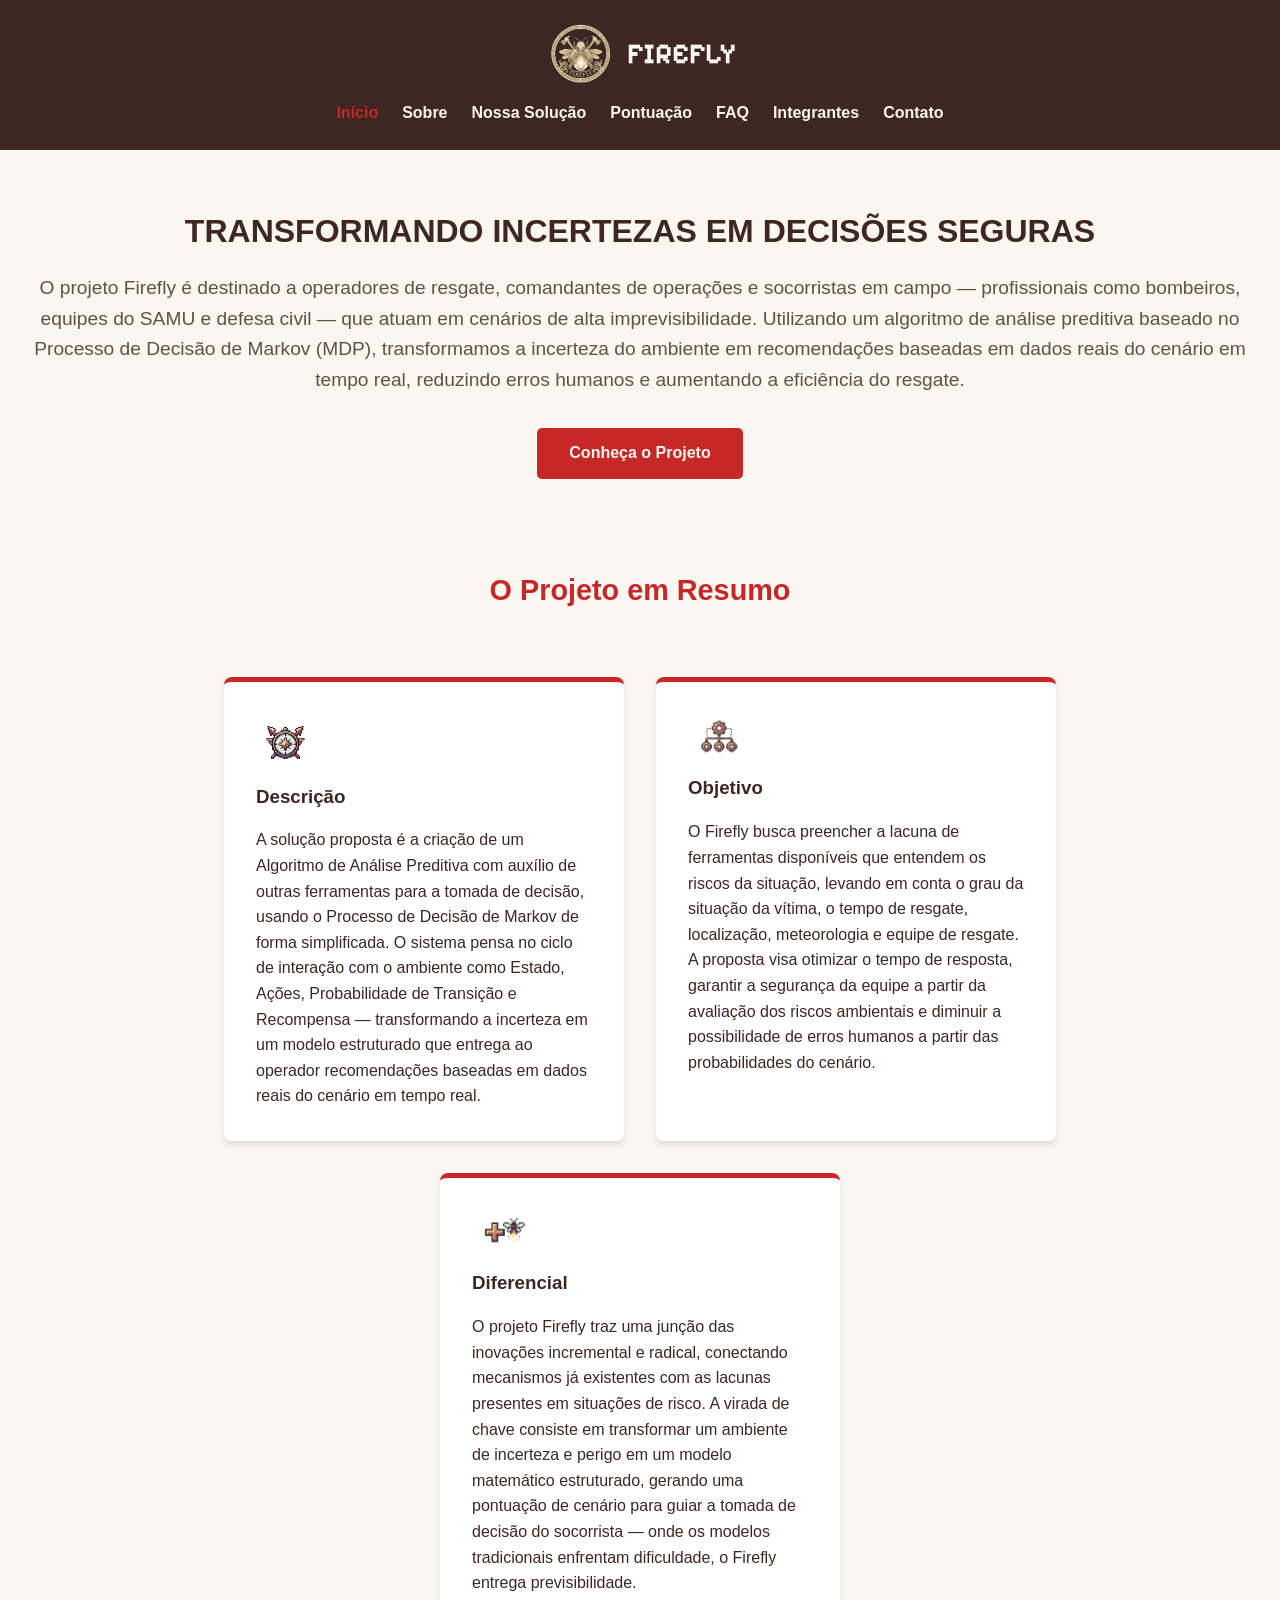
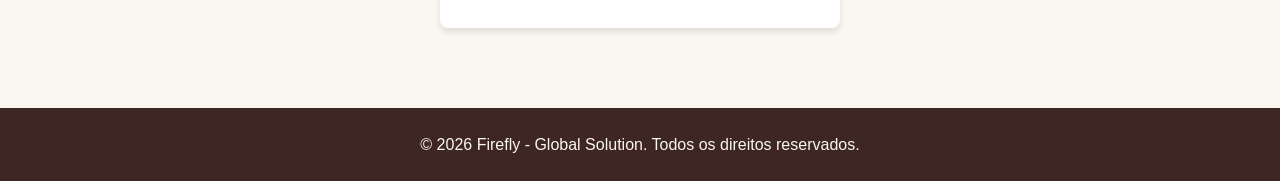
==== commit 664ad3e9: "Akeitei texto e algumas responsividades" ====
--- a/index.html
+++ b/index.html
@@ -37,9 +37,7 @@
             <div class="conteudo-info">
                 <h2>TRANSFORMANDO INCERTEZAS EM DECISÕES SEGURAS</h2>
                 <p class="info-subtitulo">
-                    O Firefly utiliza inteligência preditiva e modelos matemáticos de decisão (MDP) para guiar equipes
-                    de salvamento em missões críticas. O sistema avalia riscos e recursos em tempo real, indicando o
-                    caminho mais rápido para salvar vidas.</p>
+                    O projeto Firefly é destinado a operadores de resgate, comandantes de operações e socorristas em campo — profissionais como bombeiros, equipes do SAMU e defesa civil — que atuam em cenários de alta imprevisibilidade. Utilizando um algoritmo de análise preditiva baseado no Processo de Decisão de Markov (MDP), transformamos a incerteza do ambiente em recomendações baseadas em dados reais do cenário em tempo real, reduzindo erros humanos e aumentando a eficiência do resgate.</p>
                 <a href="pag/sobre.html" class="btn-primary">Conheça o Projeto</a>
             </div>
         </section>
@@ -52,10 +50,7 @@
                     <img src="assets/px8.png" alt="">
                 </span>
                 <h3>Descrição</h3>
-                <p>O Firefly é uma plataforma de apoio à tomada de decisão em operações de emergência e resgate.
-                    Utilizando análise preditiva baseada em Processo de Decisão de Markov (MDP), o sistema avalia dados
-                    em tempo real sobre vítimas, clima, localização e recursos para recomendar as ações mais seguras em
-                    cenários de alta imprevisibilidade.</p>
+                <p>A solução proposta é a criação de um Algoritmo de Análise Preditiva com auxílio de outras ferramentas para a tomada de decisão, usando o Processo de Decisão de Markov de forma simplificada. O sistema pensa no ciclo de interação com o ambiente como Estado, Ações, Probabilidade de Transição e Recompensa — transformando a incerteza em um modelo estruturado que entrega ao operador recomendações baseadas em dados reais do cenário em tempo real.</p>
             </article>
 
             <article class="card-info escondido">
@@ -63,9 +58,7 @@
                     <img src="assets/px7.png" alt="">
                 </span>
                 <h3>Objetivo</h3>
-                <p>Auxiliar operadores a tomarem decisões rápidas, seguras e eficientes sob estresse. O foco é
-                    transformar a incerteza do ambiente em recomendações estruturadas que otimizem o tempo de resposta,
-                    mitiguem o erro humano e garantam a segurança das equipes de salvamento em campo.</p>
+                <p>O Firefly busca preencher a lacuna de ferramentas disponíveis que entendem os riscos da situação, levando em conta o grau da situação da vítima, o tempo de resgate, localização, meteorologia e equipe de resgate. A proposta visa otimizar o tempo de resposta, garantir a segurança da equipe a partir da avaliação dos riscos ambientais e diminuir a possibilidade de erros humanos a partir das probabilidades do cenário.</p>
             </article>
 
             <article class="card-info escondido">
@@ -73,9 +66,8 @@
                     <img src="assets/px6.png" alt="">
                 </span>
                 <h3>Diferencial</h3>
-                <p>A transformação de cenários caóticos em um modelo matemático estruturado. Em vez de análises
-                    isoladas, o Firefly cruza dinamicamente 5 variáveis críticas em tempo real através de um sistema
-                    inteligente de pontuação e penalidades, gerando previsibilidade onde os modelos tradicionais falham.
+                <p>O projeto Firefly traz uma junção das inovações incremental e radical, conectando mecanismos já existentes com as lacunas presentes em situações de risco. A virada de chave consiste em transformar um ambiente de incerteza e perigo em um modelo matemático estruturado, gerando uma pontuação de cenário para guiar a tomada de decisão do socorrista — onde os modelos tradicionais enfrentam dificuldade, o Firefly entrega previsibilidade.
+
                 </p>
             </article>
 
--- a/css/style.css
+++ b/css/style.css
@@ -152,8 +152,8 @@
 
 .info-section p {
     font-size: 1.2rem;
-    max-width: 600px;
     margin: 0 auto 2rem auto;
+    max-width: 1300px;
 }
 
 .info-subtitulo {
@@ -163,6 +163,11 @@
     color: var(--cor-acento);
     opacity: 0.8;
 }
+
+/* .conteudo-info {
+    margin: 0 auto;
+    width: 100%;
+} */
 
 .btn-primary {
     background-color: var(--cor-secundaria);
@@ -853,7 +858,7 @@
     align-items: center;
     justify-content: center;
     flex-wrap: wrap;
-    gap: 0.6rem;
+    gap: 0.4rem;
     margin-bottom: 1rem;
 }
 
@@ -1057,7 +1062,7 @@
 
 .calculo-passos {
     display: grid;
-    grid-template-columns: repeat(4, 1fr);
+    grid-template-columns: repeat(2, 1fr);
     gap: 16px;
     /* Espaçamento idêntico ao da grade de controles */
     margin-bottom: 25px;
@@ -1376,14 +1381,39 @@
 
     .simulador-resultado {
         width: 100%;
-        background: transparent !important;
-        padding: 0;
+        background: var(--cor-acento) !important;
+        padding: 25px;
         margin-top: 30px;
     }
 
     .grade-classificacao {
         grid-template-columns: 1fr;
     }
+     .grade-controles {
+        grid-template-columns: repeat(2, 1fr);
+    }
+
+    .grade-controles {
+        grid-template-columns: repeat(2, 1fr);
+    }
+
+    .calculo-passos {
+        grid-template-columns: repeat(2, 1fr);
+    }
+
+    .formula-parte {
+        font-size: 0.75rem;
+        padding: 0.4rem 0.6rem;
+    }
+
+    .formula-operador {
+        font-size: 1rem;
+    }
+
+    .formula-parentese {
+        font-size: 1.1rem;
+    }
+    
 }
 
 @media (max-width: 768px) {
@@ -1404,6 +1434,16 @@
 
     .fluxo-ranking {
         gap: 3rem;
+    }
+
+    .grid-integrantes {
+        flex-wrap: wrap;
+        justify-content: center;
+    }
+
+    .intro-quem-somos p {
+        max-width: 90%;
+        margin: 0 auto;
     }
 }
 
@@ -1428,14 +1468,24 @@
         align-items: center;
     }
 
+    .formula-destaque {
+        width: 100%;
+        padding: 1.2rem 0.8rem;
+        box-sizing: border-box;
+    }
+
     .formula-parte {
-        text-align: center;
-        width: 100%;
-    }
-
-    .formula-operador,
+        font-size: 0.72rem;
+        padding: 0.4rem 0.6rem;
+        white-space: nowrap;
+    }
+
+    .formula-operador {
+        font-size: 0.9rem;
+    }
+
     .formula-parentese {
-        display: none;
+        font-size: 1rem;
     }
 
     .pontuacao-numero {
@@ -1464,9 +1514,33 @@
         gap: 0.5rem;
     }
 
-    .card-integrante {
+   .card-integrante {
         width: 100%;
         max-width: 320px;
+    }
+
+    .info-integrante h3 {
+        font-size: 1.1rem;
+    }
+
+    .grade-controles {
+        grid-template-columns: 1fr;
+    }
+
+    .calculo-passos {
+        grid-template-columns: repeat(2, 1fr);
+    }
+
+    .grupo-sim {
+        min-height: unset;
+    }
+
+    .intro-pontuacao h2 {
+        font-size: 1.6rem;
+    }
+
+    .formula-destaque {
+        padding: 1.2rem 1rem;
     }
 }
 
